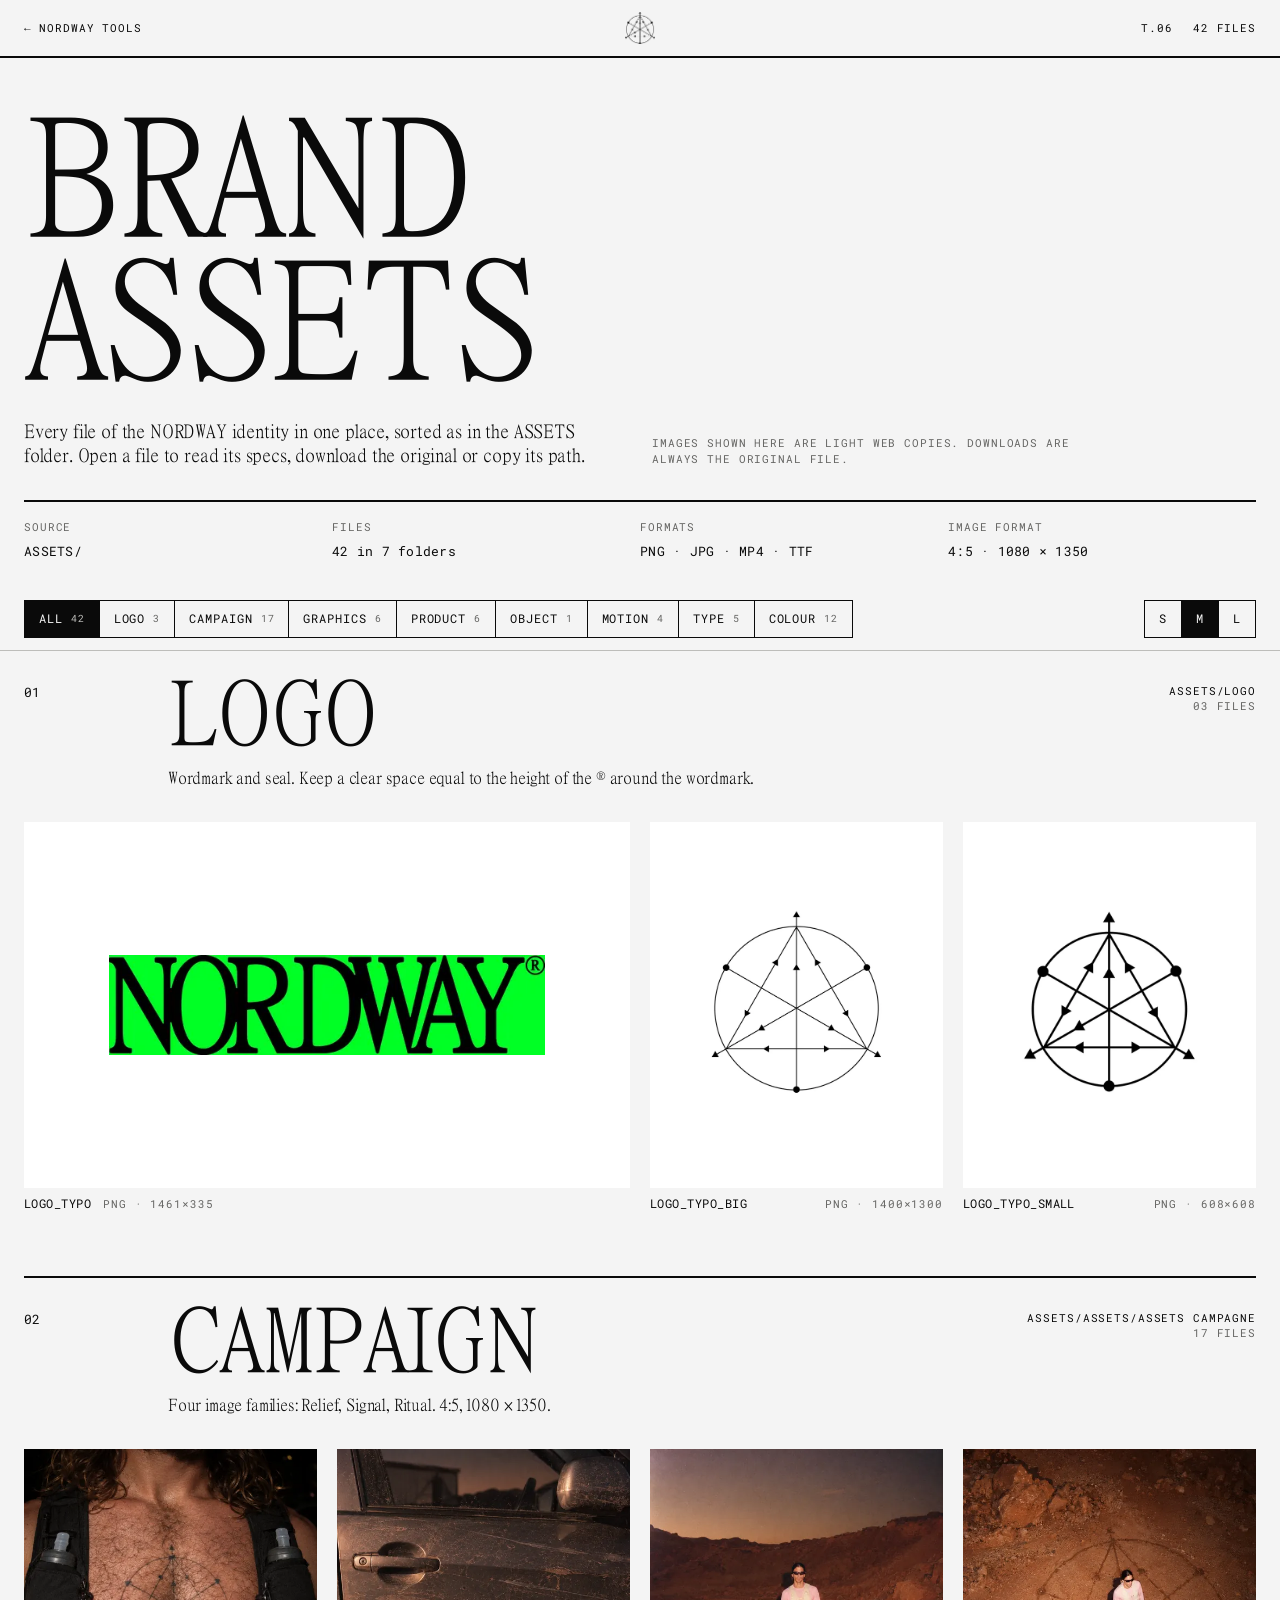
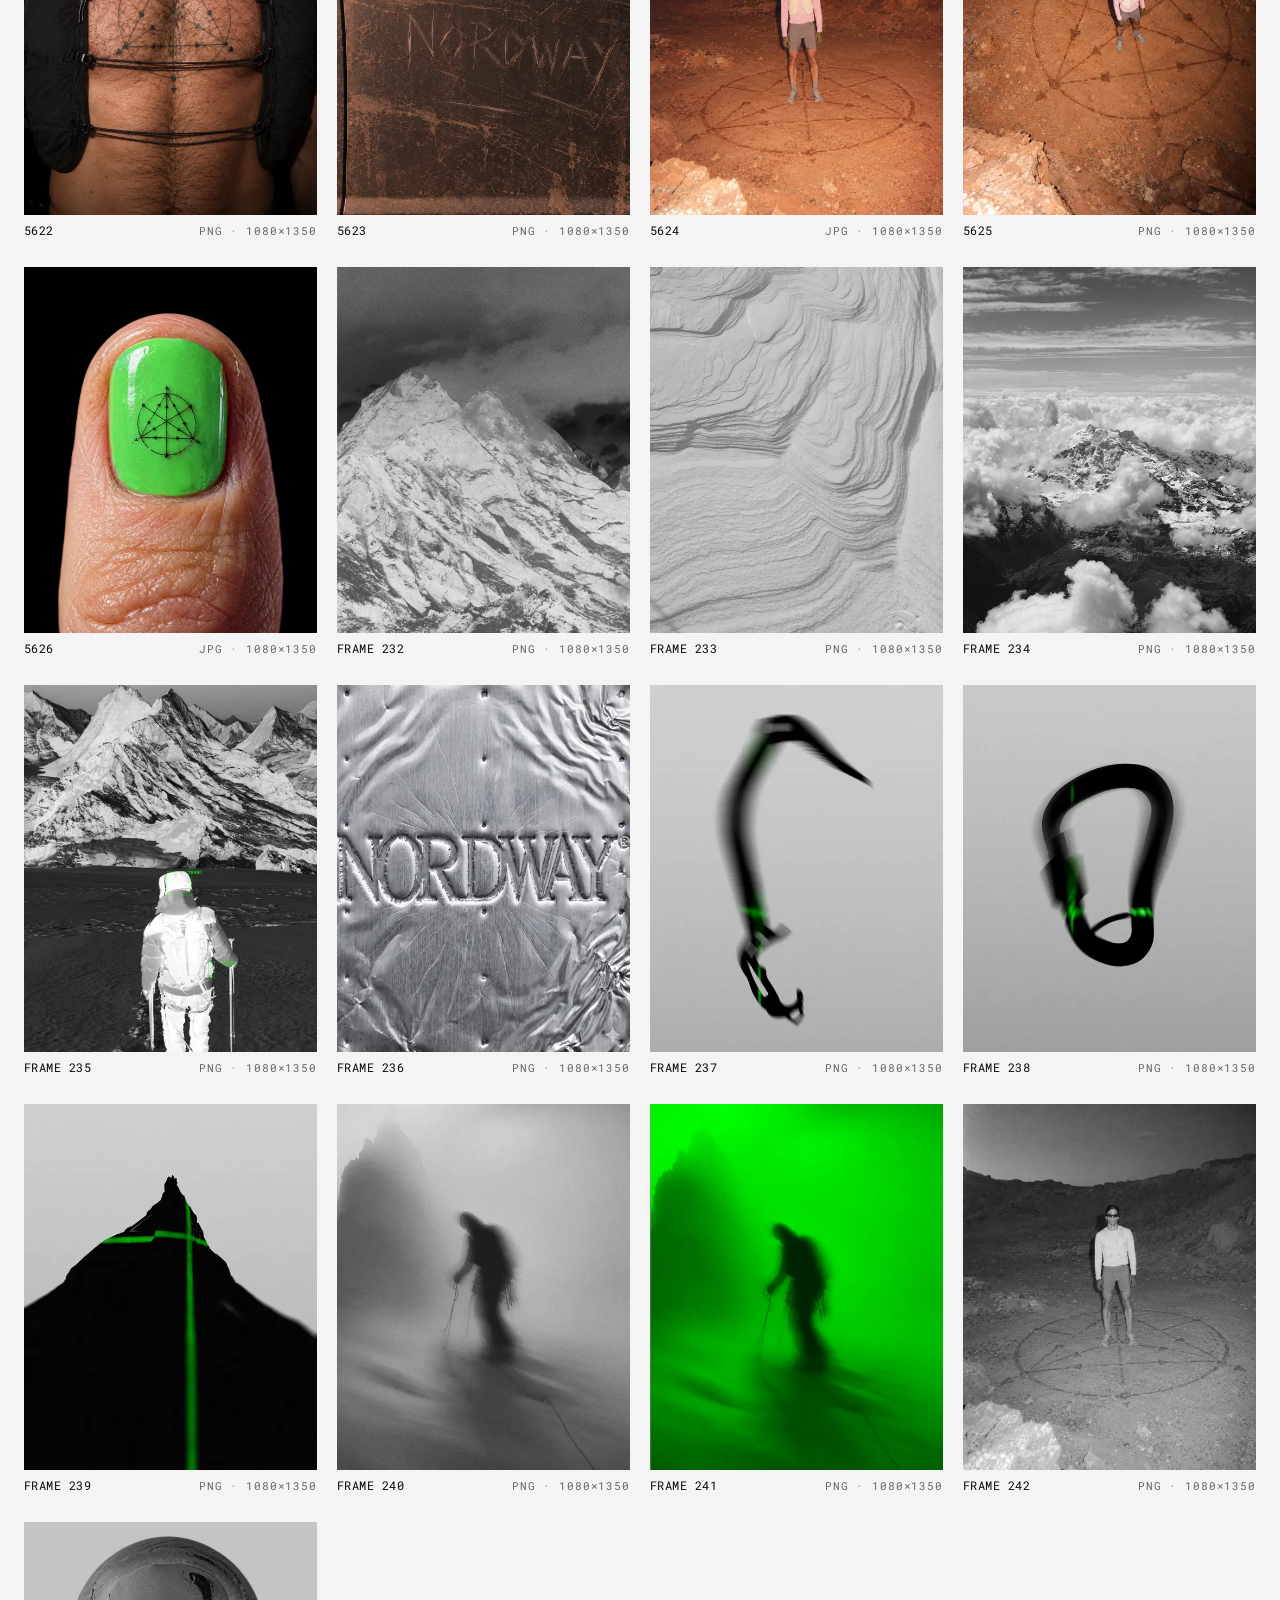
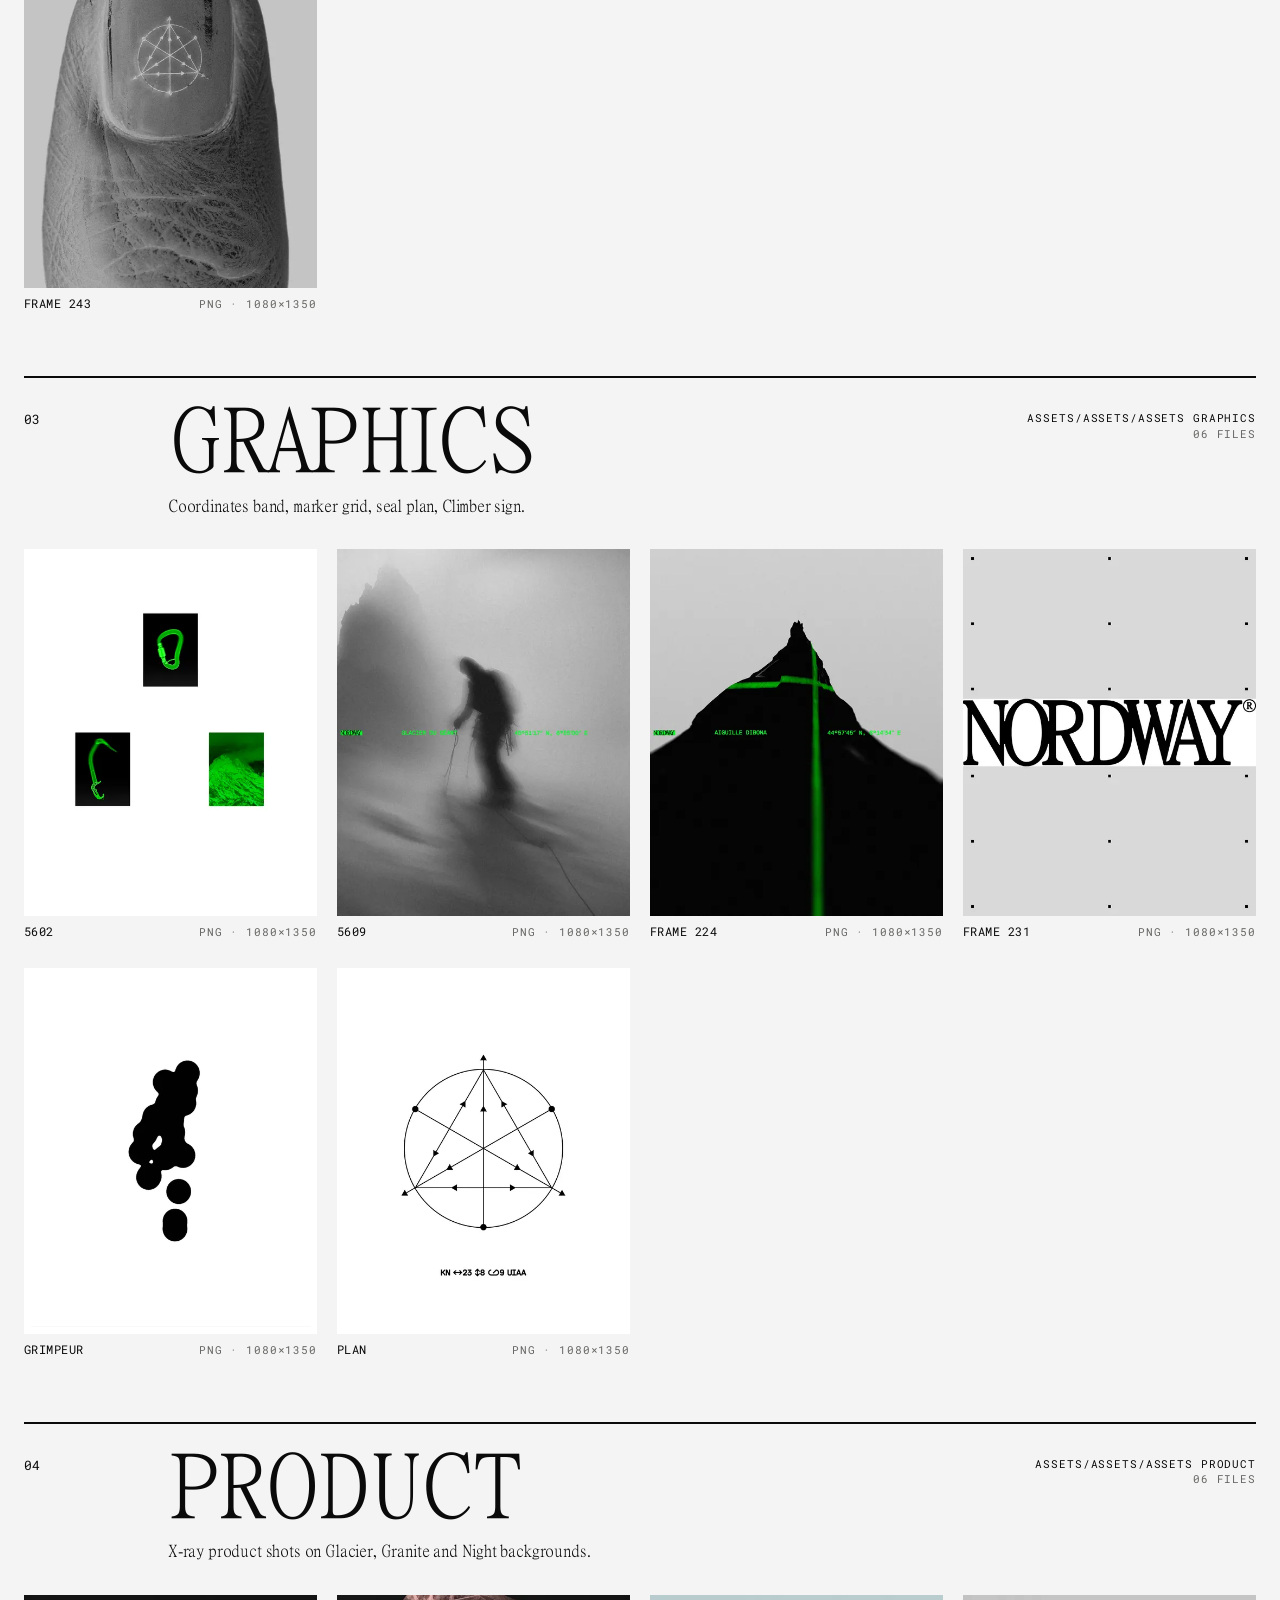
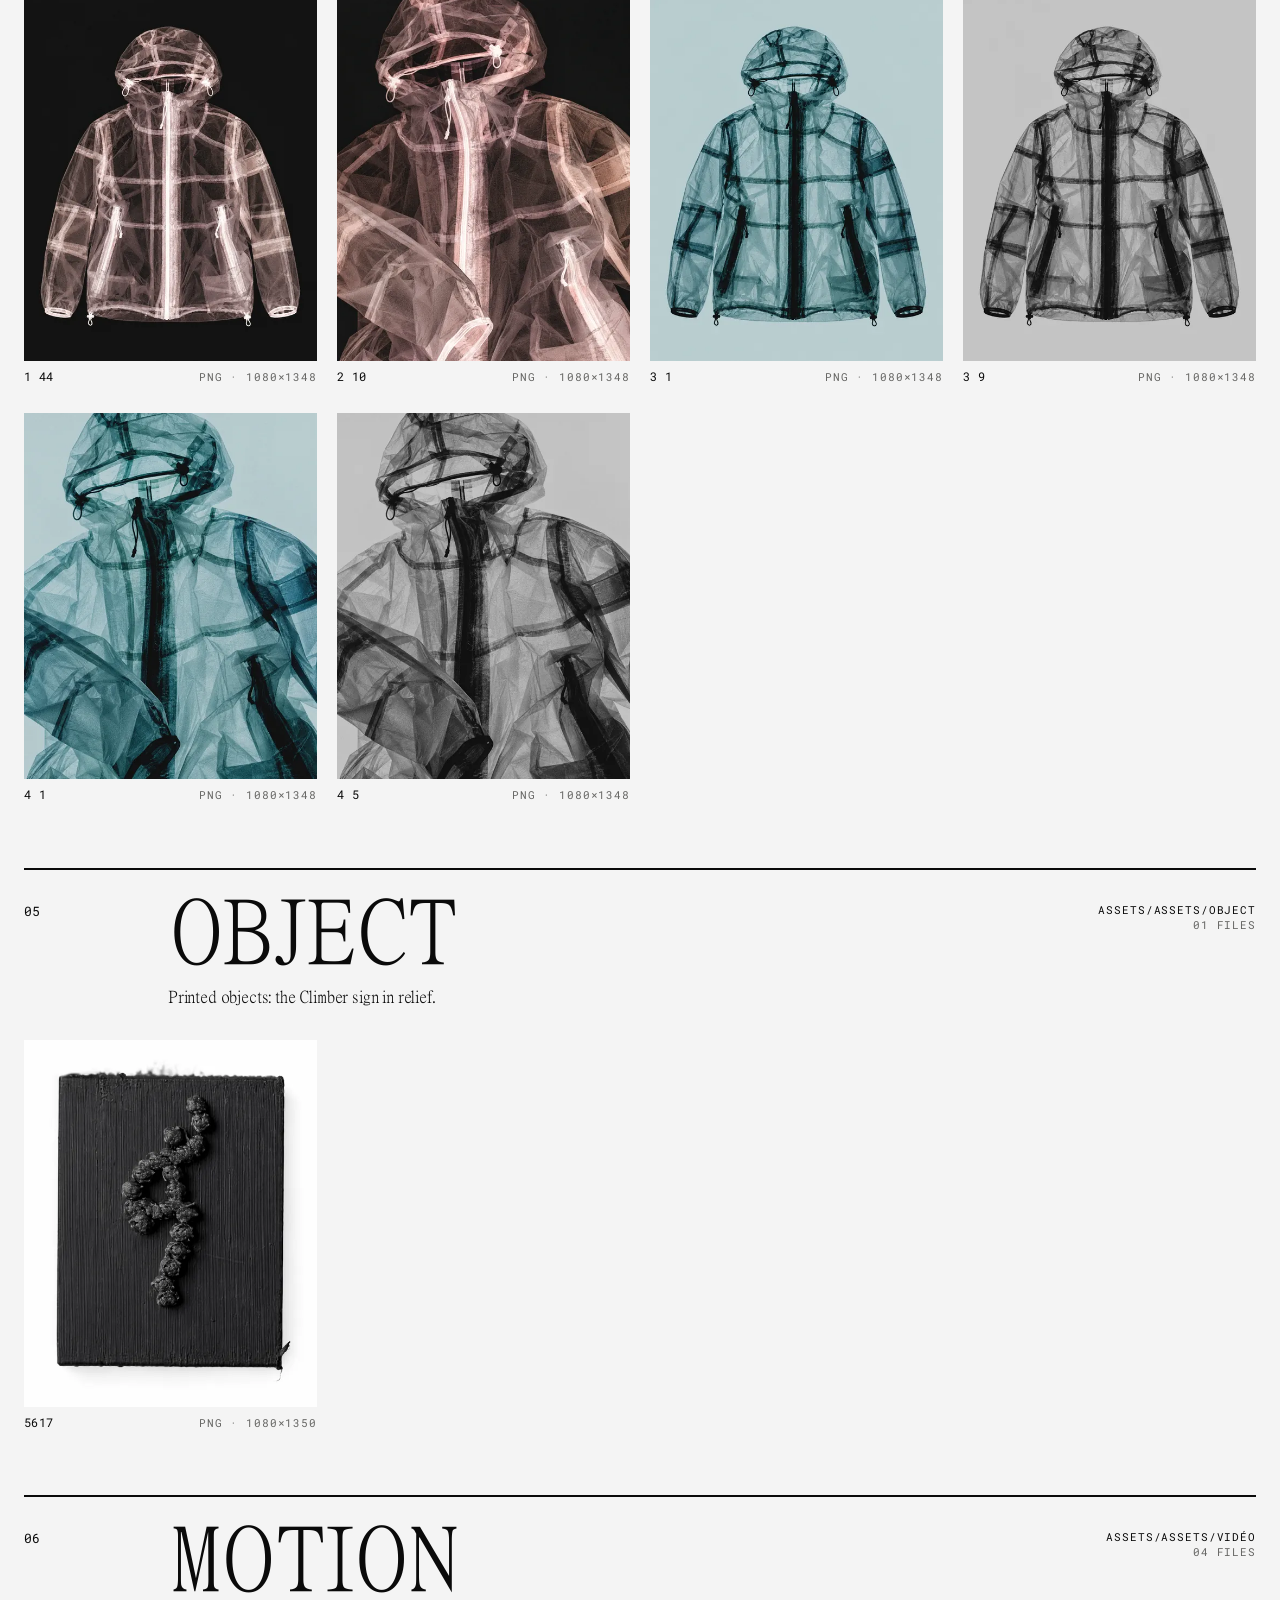
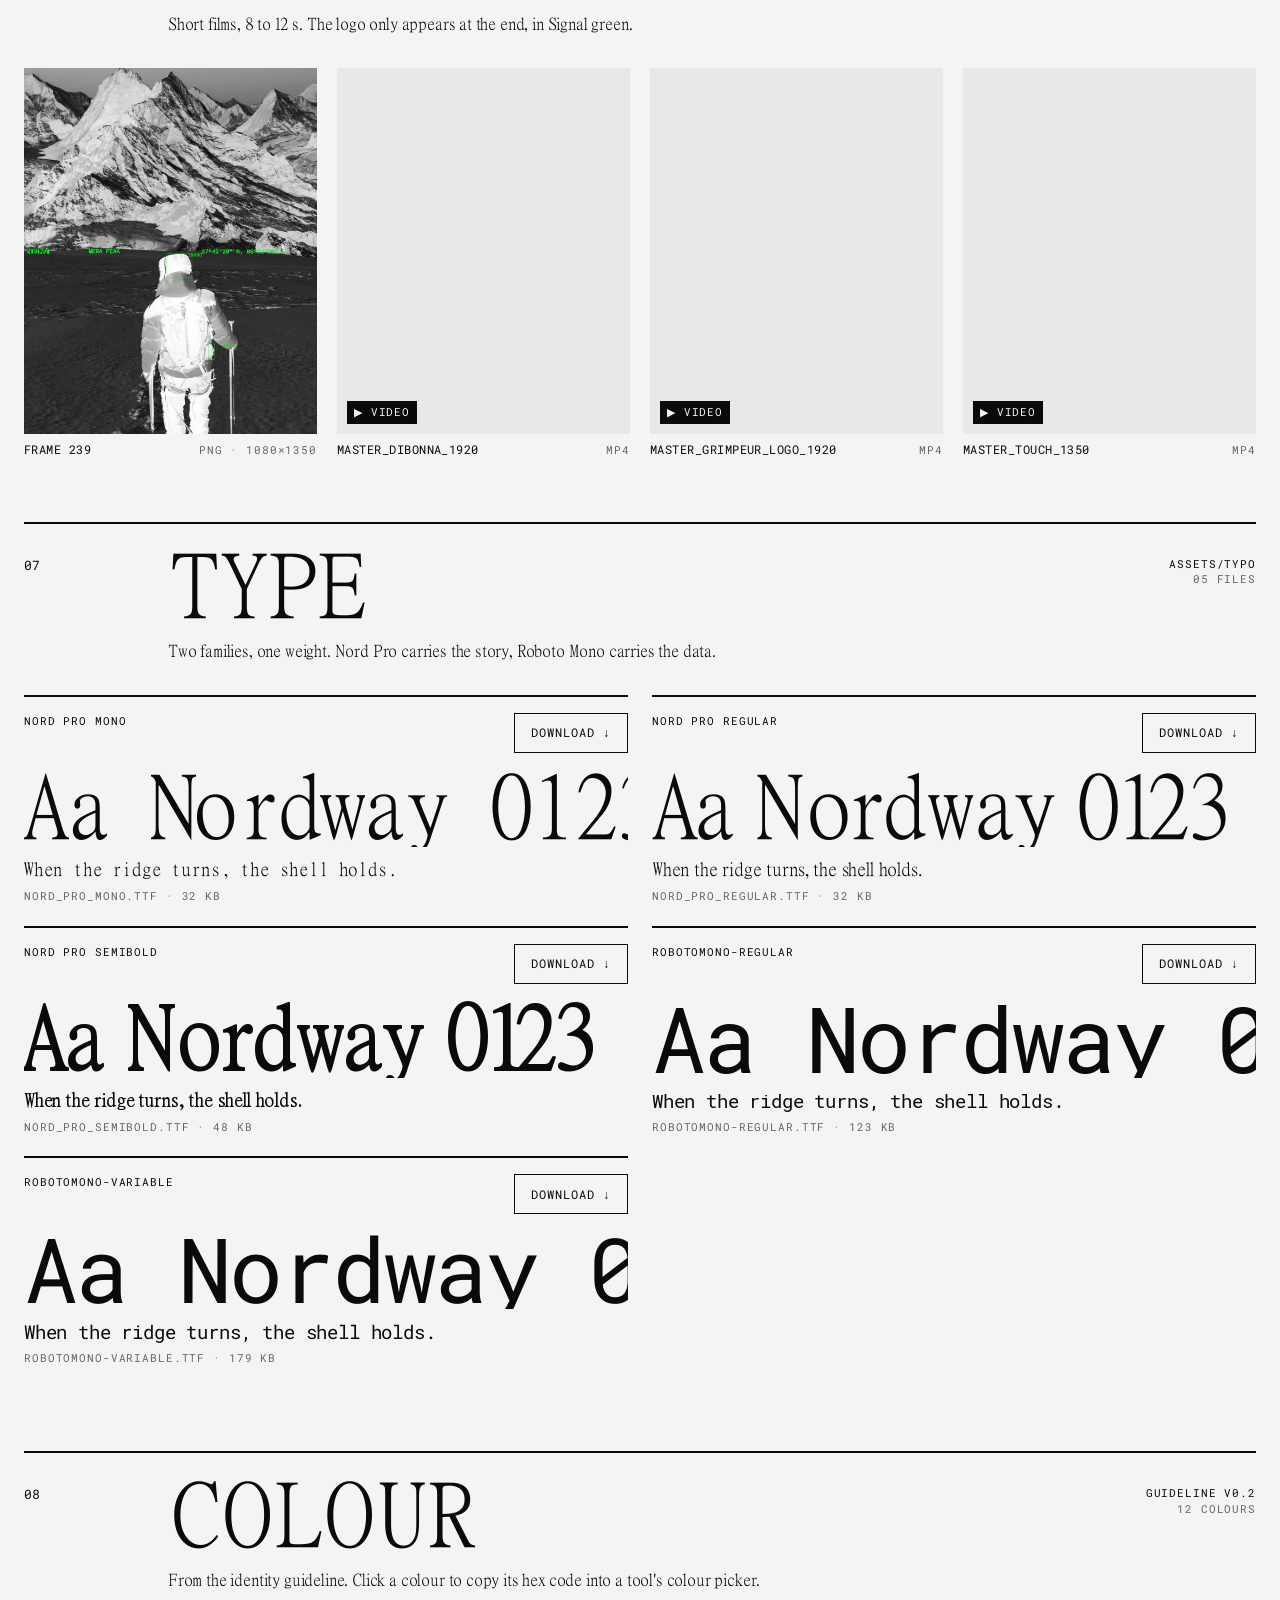
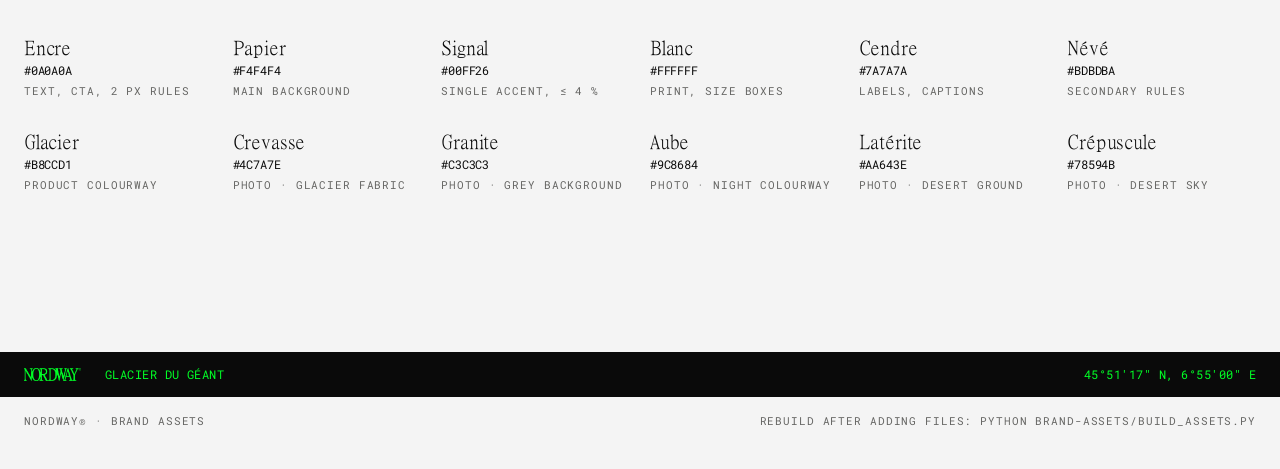
==== brand-assets/index.html @ 65e57e0d "NORDWAY Digital tools : cinq outils à l'identité NORDWAY, bibliothèque d'assets et index Image matri" ====
<!doctype html>
<html lang="en">
<head>
<meta charset="utf-8" />
<meta name="viewport" content="width=device-width, initial-scale=1, viewport-fit=cover" />
<title>Brand assets — NORDWAY Tools</title>
<meta name="description" content="The NORDWAY brand library: logo, campaign, graphics, product, objects, motion and type, sorted as in the ASSETS folder." />
<link rel="icon" href="../ui/favicon.png" />
<link rel="stylesheet" href="../ui/site.css" />
<!-- Le manifeste est écrit par build_assets.py à partir du dossier ../ASSETS (relancer le script après un ajout) -->
<script src="assets.js"></script>
<style>
  /* ── tête de page ── */
  .hero { padding-block: 48px 28px; }
  .hero h1 { font-size: clamp(64px, 13vw, 184px); }
  .hero .intro { display: grid; grid-template-columns: minmax(0, 1fr) minmax(0, 1fr); gap: 24px; margin: 28px 0 32px; }
  .hero .intro p { font-size: 19px; line-height: 1.25; }
  @media (max-width: 720px) { .hero .intro { grid-template-columns: minmax(0, 1fr); } }

  /* ── barre de filtres, collée sous la barre haute ── */
  .filters {
    position: sticky;
    top: calc(var(--top-h) + 2px);
    z-index: 20;
    background: var(--paper);
    border-bottom: 1px solid var(--hair);
  }
  .filters .wrap { display: flex; justify-content: space-between; align-items: center; gap: 16px; padding-block: 12px; }
  .filters .seg { flex-wrap: nowrap; overflow-x: auto; scrollbar-width: none; }
  .filters .density { flex: none; }
  .filters .density button { min-width: 38px; justify-content: center; padding: 0; }
  @media (max-width: 720px) { .filters .density { display: none; } }

  /* ── rubriques : numéro / titre XXL, comme les chapitres de la guideline ── */
  section.group { border-top: 2px solid var(--line); padding-block: 24px 64px; }
  section.group:first-of-type { border-top: 0; }
  .g-head { display: grid; grid-template-columns: 120px minmax(0, 1fr) auto; gap: 24px; align-items: start; margin-bottom: 32px; }
  .g-head .num { font-family: var(--mono); font-size: 13px; padding-top: 8px; }
  .g-head h2 { font-size: clamp(44px, 7vw, 96px); }
  .g-head p { margin-top: 14px; }
  .g-head .path { text-align: right; padding-top: 8px; }
  .g-head .path b { display: block; font-weight: 400; color: var(--ink); }
  @media (max-width: 720px) {
    .g-head { grid-template-columns: minmax(0, 1fr); gap: 6px; }
    .g-head .path { text-align: left; }
  }

  /* ── grille ── */
  .grid { display: grid; gap: 28px 20px; grid-template-columns: repeat(var(--cols, 4), minmax(0, 1fr)); }
  @media (max-width: 1100px) { .grid { --cols: 3 !important; } }
  @media (max-width: 720px) { .grid { --cols: 2 !important; gap: 20px 12px; } }
  .tile {
    display: block;
    width: 100%;
    padding: 0;
    text-align: left;
    border: 0;
    background: none;
    cursor: zoom-in;
  }
  .tile .frame {
    position: relative;
    aspect-ratio: 4 / 5;
    overflow: hidden;
    background: var(--panel);
    outline: 1px solid transparent;
    outline-offset: -1px;
    transition: outline-color 0.12s;
  }
  .tile:hover .frame { outline: 2px solid var(--line); outline-offset: -2px; }
  .tile img, .tile video { width: 100%; height: 100%; object-fit: cover; }
  .tile.contain img { object-fit: contain; padding: 14%; }
  .tile.contain .frame { background: var(--white); }
  /* repère de visée au survol : quatre coins Signal sur Encre */
  .tile .frame::after {
    content: "";
    position: absolute;
    inset: 10px;
    --c: linear-gradient(var(--signal), var(--signal));
    background:
      var(--c) left top / 12px 2px no-repeat, var(--c) left top / 2px 12px no-repeat,
      var(--c) right top / 12px 2px no-repeat, var(--c) right top / 2px 12px no-repeat,
      var(--c) left bottom / 12px 2px no-repeat, var(--c) left bottom / 2px 12px no-repeat,
      var(--c) right bottom / 12px 2px no-repeat, var(--c) right bottom / 2px 12px no-repeat;
    opacity: 0;
    transition: opacity 0.12s;
    pointer-events: none;
  }
  .tile:hover .frame::after, .tile:focus-visible .frame::after { opacity: 1; }
  .tile .badge {
    position: absolute;
    left: 10px;
    bottom: 10px;
    padding: 4px 7px;
    font-family: var(--mono);
    font-size: 10.5px;
    letter-spacing: 0.08em;
    text-transform: uppercase;
    color: var(--paper);
    background: var(--ink);
  }
  .cap { display: flex; justify-content: space-between; gap: 12px; padding-top: 8px; }
  .cap b { font-family: var(--mono); font-weight: 400; font-size: 11.5px; letter-spacing: 0.04em; text-transform: uppercase; overflow: hidden; text-overflow: ellipsis; white-space: nowrap; }
  .cap span { flex: none; }

  /* le wordmark tient toute une ligne */
  .tile.wide { grid-column: span 2; }
  /* la tuile large prend la hauteur de sa rangée (fixée par les tuiles 4:5 voisines) */
  .tile.wide { display: flex; flex-direction: column; }
  .tile.wide .frame { flex: 1; aspect-ratio: auto; min-height: 220px; }
  .hero .intro p.label { font-size: 11px; line-height: 1.5; }
  @media (max-width: 720px) { .tile.wide { grid-column: 1 / -1; } }

  /* ── typographie : spécimens ── */
  .fonts { display: grid; grid-template-columns: repeat(2, minmax(0, 1fr)); gap: 0 24px; }
  @media (max-width: 900px) { .fonts { grid-template-columns: minmax(0, 1fr); } }
  .font {
    display: grid;
    grid-template-columns: minmax(0, 1fr) auto;
    gap: 6px 16px;
    padding: 16px 0 22px;
    border-top: 2px solid var(--line);
  }
  .font .aa { grid-column: 1 / -1; font-size: clamp(56px, 7vw, 104px); line-height: 0.9; letter-spacing: -0.03em; margin: 8px 0 6px; overflow: hidden; white-space: nowrap; text-overflow: clip; }
  .font .line { grid-column: 1 / -1; font-size: 19px; line-height: 1.2; }
  .font .btn { align-self: start; }

  /* ── couleurs de référence (guideline) ── */
  .swatches { display: grid; grid-template-columns: repeat(6, minmax(0, 1fr)); gap: 20px; }
  @media (max-width: 900px) { .swatches { grid-template-columns: repeat(3, minmax(0, 1fr)); } }
  .sw { display: block; width: 100%; padding: 0; border: 0; background: none; text-align: left; cursor: copy; }
  .sw .chip { aspect-ratio: 1; outline: 1px solid var(--hair); outline-offset: -1px; }
  .sw .name { display: block; font-size: 20px; margin-top: 10px; }
  .sw .hex { display: block; font-family: var(--mono); font-size: 12px; }
  .sw .use { display: block; margin-top: 4px; }
  .sw.copied .hex::after { content: "  copied"; color: var(--mute); }

  /* ── fiche (lightbox) : image à gauche, fiche technique à droite ── */
  dialog.sheet {
    width: 100vw;
    max-width: none;
    height: 100vh;
    height: 100dvh;
    max-height: none;
    margin: 0;
    padding: 0;
    border: 0;
    color: var(--ink);
    background: var(--paper);
  }
  dialog.sheet[open] { display: grid; grid-template-columns: minmax(0, 1fr) 400px; grid-template-rows: var(--top-h) minmax(0, 1fr); animation: sheetIn 0.2s linear; }
  @keyframes sheetIn { from { opacity: 0; } }
  dialog.sheet::backdrop { background: var(--paper); }
  .sheet .bar { grid-column: 1 / -1; display: grid; grid-template-columns: minmax(0, 1fr) auto minmax(0, 1fr); align-items: center; padding: 0 var(--gutter); border-bottom: 2px solid var(--line); }
  .sheet .bar .end { justify-self: end; display: flex; gap: 0; }
  .sheet .bar .end .btn + .btn { margin-left: -1px; }
  .sheet .view { position: relative; display: grid; place-items: center; min-height: 0; padding: 32px; background: var(--panel); }
  .sheet .view img, .sheet .view video { max-width: 100%; max-height: 100%; object-fit: contain; }
  .sheet .view.light { background: var(--white); }
  .sheet aside { display: flex; flex-direction: column; gap: 20px; padding: 24px var(--gutter); border-left: 2px solid var(--line); overflow-y: auto; }
  .sheet aside h2 { font-size: 56px; word-break: break-word; }
  .spec { margin: 0; border-top: 2px solid var(--line); }
  .spec > div { display: grid; grid-template-columns: 40% minmax(0, 1fr); padding: 9px 0; border-bottom: 1px solid var(--hair); font-family: var(--mono); font-size: 12.5px; }
  .spec dt { font-size: 11px; letter-spacing: 0.08em; text-transform: uppercase; color: var(--mute); padding-top: 1px; }
  .spec dd { margin: 0; min-width: 0; overflow-wrap: anywhere; }
  .sheet .actions { display: flex; flex-direction: column; gap: 8px; margin-top: auto; }
  .sheet .actions .row { display: flex; }
  .sheet .actions .row .btn { flex: 1; }
  .sheet .actions .row .btn + .btn { margin-left: -1px; }
  .sheet .count { font-variant-numeric: tabular-nums; }
  @media (max-width: 860px) {
    dialog.sheet[open] { grid-template-columns: minmax(0, 1fr); grid-template-rows: var(--top-h) 56svh auto; overflow-y: auto; }
    .sheet aside { border-left: 0; border-top: 2px solid var(--line); }
    .sheet aside h2 { font-size: 44px; }
  }

  .toast {
    position: fixed;
    left: 50%;
    bottom: 24px;
    z-index: 100;
    translate: -50% 0;
    padding: 10px 14px;
    font-family: var(--mono);
    font-size: 12px;
    letter-spacing: 0.06em;
    text-transform: uppercase;
    color: var(--signal);
    background: var(--ink);
    opacity: 0;
    transition: opacity 0.15s;
    pointer-events: none;
  }
  .toast.on { opacity: 1; }
</style>
</head>
<body>

<header class="top">
  <div class="wrap">
    <a class="label ink" href="../">← NORDWAY Tools</a>
    <span class="mark seal" aria-hidden="true"></span>
    <span class="end label ink"><span>T.06</span><span id="topCount"></span></span>
  </div>
</header>

<main>
  <div class="wrap hero">
    <h1 class="xxl">Brand<br>assets</h1>
    <div class="intro">
      <p>Every file of the NORDWAY identity in one place, sorted as in the ASSETS folder. Open a file to read its specs, download the original or copy its path.</p>
      <p class="label" style="align-self:end">Images shown here are light web copies. Downloads are always the original file.</p>
    </div>
    <div class="meta">
      <div><span class="label">Source</span><strong>ASSETS/</strong></div>
      <div><span class="label">Files</span><strong id="metaFiles">—</strong></div>
      <div><span class="label">Formats</span><strong id="metaFormats">—</strong></div>
      <div><span class="label">Image format</span><strong>4:5 · 1080 × 1350</strong></div>
    </div>
  </div>

  <nav class="filters" aria-label="Folders">
    <div class="wrap">
      <div class="seg" id="filters" role="group" aria-label="Show a folder"></div>
      <div class="seg density" role="group" aria-label="Columns">
        <button type="button" data-cols="6" aria-pressed="false" title="Small">S</button>
        <button type="button" data-cols="4" aria-pressed="true" title="Medium">M</button>
        <button type="button" data-cols="3" aria-pressed="false" title="Large">L</button>
      </div>
    </div>
  </nav>

  <div class="wrap" id="groups"></div>
</main>

<footer class="site">
  <div class="coord"><span class="mark word" aria-label="NORDWAY"></span><span>Glacier du Géant</span><span>45°51′17″ N, 6°55′00″ E</span></div>
  <div class="wrap fine label"><span>NORDWAY® · Brand assets</span><span>Rebuild after adding files: python brand-assets/build_assets.py</span></div>
</footer>

<!-- Fiche d'un fichier -->
<dialog class="sheet" id="sheet" aria-labelledby="sheetTitle">
  <div class="bar">
    <span class="label ink count" id="sheetCount"></span>
    <span class="mark seal" style="width:26px" aria-hidden="true"></span>
    <div class="end">
      <button class="btn" type="button" id="prevBtn" aria-label="Previous file">←</button>
      <button class="btn" type="button" id="nextBtn" aria-label="Next file">→</button>
      <button class="btn" type="button" id="closeBtn">Close · Esc</button>
    </div>
  </div>
  <div class="view" id="sheetView"></div>
  <aside>
    <div>
      <span class="label" id="sheetFolder"></span>
      <h2 class="xxl" id="sheetTitle"></h2>
    </div>
    <dl class="spec" id="sheetSpec"></dl>
    <div class="actions">
      <a class="cta" id="dlBtn" download><span class="lead"><span class="dot"></span>Download original</span><span>↓</span></a>
      <div class="row">
        <button class="btn" type="button" id="copyBtn">Copy path</button>
        <a class="btn" id="openBtn" target="_blank" rel="noopener">Open file</a>
      </div>
    </div>
  </aside>
</dialog>

<div class="toast" id="toast" role="status" aria-live="polite"></div>

<script>
(() => {
  const GROUPS = window.NORDWAY_ASSETS || [];
  const $ = (id) => document.getElementById(id);
  const pad2 = (n) => String(n).padStart(2, "0");
  const fmtBytes = (b) => b >= 1048576 ? `${(b / 1048576).toFixed(1)} MB` : `${Math.max(1, Math.round(b / 1024))} KB`;
  const gcd = (a, b) => (b ? gcd(b, a % b) : a);
  const ratio = (w, h) => { const g = gcd(w, h); const r = `${w / g}:${h / g}`; return r.length > 7 ? (w / h).toFixed(2) : r; };
  // les chemins viennent du système de fichiers (espaces, accents) : on encode chaque segment
  const url = (p) => p.split("/").map((s) => (s === ".." ? s : encodeURIComponent(s))).join("/");

  // couleurs de la guideline (référence, pas un dossier d'ASSETS)
  const COLOURS = [
    ["Encre", "#0A0A0A", "Text, CTA, 2 px rules"], ["Papier", "#F4F4F4", "Main background"],
    ["Signal", "#00FF26", "Single accent, ≤ 4 %"], ["Blanc", "#FFFFFF", "Print, size boxes"],
    ["Cendre", "#7A7A7A", "Labels, captions"], ["Névé", "#BDBDBA", "Secondary rules"],
    ["Glacier", "#B8CCD1", "Product colourway"], ["Crevasse", "#4C7A7E", "Photo · Glacier fabric"],
    ["Granite", "#C3C3C3", "Photo · grey background"], ["Aube", "#9C8684", "Photo · night colourway"],
    ["Latérite", "#AA643E", "Photo · desert ground"], ["Crépuscule", "#78594B", "Photo · desert sky"],
  ];

  const all = [];          // tous les fichiers, dans l'ordre d'affichage (la fiche passe de l'un à l'autre)
  const sections = [];
  let total = 0;
  const formats = new Set();

  GROUPS.forEach((g, gi) => {
    const sec = document.createElement("section");
    sec.className = "group";
    sec.id = g.id;
    sec.dataset.group = g.id;
    sec.innerHTML = `
      <div class="g-head">
        <span class="num">${pad2(gi + 1)}</span>
        <div><h2 class="xxl"></h2><p></p></div>
        <span class="path label"><b></b><span></span></span>
      </div>`;
    sec.querySelector("h2").textContent = g.label;
    sec.querySelector(".g-head p").textContent = g.desc;
    sec.querySelector(".path b").textContent = `ASSETS/${g.folder}`;
    sec.querySelector(".path span").textContent = `${pad2(g.items.length)} files`;
    total += g.items.length;
    g.items.forEach((it) => formats.add(it.ext));

    if (g.id === "typo") {
      const box = document.createElement("div");
      box.className = "fonts";
      g.items.forEach((it, i) => {
        const fam = `NWAsset${gi}_${i}`;
        const face = new FontFace(fam, `url("${url(it.src)}")`);
        face.load().then((f) => document.fonts.add(f)).catch(() => {});
        const el = document.createElement("div");
        el.className = "font";
        el.innerHTML = `<span class="label ink"></span><a class="btn" download>Download ↓</a>
          <div class="aa">Aa Nordway 0123</div>
          <p class="line">When the ridge turns, the shell holds.</p>
          <span class="label"></span>`;
        el.querySelector(".label").textContent = it.name.replace(/_/g, " ");
        el.querySelector(".label:last-child").textContent = `${it.file} · ${fmtBytes(it.bytes)}`;
        el.querySelector("a").href = url(it.src);
        el.querySelectorAll(".aa, .line").forEach((n) => (n.style.fontFamily = `"${fam}", var(--mono)`));
        box.append(el);
      });
      sec.append(box);
    } else {
      const grid = document.createElement("div");
      grid.className = "grid";
      g.items.forEach((it) => grid.append(tile(it, g)));
      sec.append(grid);
    }
    $("groups").append(sec);
    sections.push(sec);
  });

  // couleurs, en dernier
  {
    const sec = document.createElement("section");
    sec.className = "group";
    sec.id = "colour";
    sec.dataset.group = "colour";
    sec.innerHTML = `
      <div class="g-head">
        <span class="num">${pad2(GROUPS.length + 1)}</span>
        <div><h2 class="xxl">Colour</h2><p>From the identity guideline. Click a colour to copy its hex code into a tool's colour picker.</p></div>
        <span class="path label"><b>Guideline v0.2</b><span>${COLOURS.length} colours</span></span>
      </div>
      <div class="swatches"></div>`;
    const box = sec.querySelector(".swatches");
    for (const [name, hex, use] of COLOURS) {
      const b = document.createElement("button");
      b.type = "button";
      b.className = "sw";
      b.innerHTML = `<span class="chip"></span><span class="name"></span><span class="hex"></span><span class="use label"></span>`;
      b.querySelector(".chip").style.background = hex;
      b.querySelector(".name").textContent = name;
      b.querySelector(".hex").textContent = hex;
      b.querySelector(".use").textContent = use;
      b.addEventListener("click", () => copy(hex, b));
      box.append(b);
    }
    $("groups").append(sec);
    sections.push(sec);
  }

  $("topCount").textContent = `${total} files`;
  $("metaFiles").textContent = `${total} in ${GROUPS.length} folders`;
  $("metaFormats").textContent = [...formats].join(" · ");

  function tile(it, g) {
    const idx = all.push({ ...it, group: g }) - 1;
    const b = document.createElement("button");
    b.type = "button";
    b.className = "tile";
    if (it.kind === "image" && (g.id === "logo" || it.alpha)) b.classList.add("contain");
    if (it.kind === "image" && it.w / it.h > 2) b.classList.add("wide");
    b.innerHTML = `<div class="frame"></div><div class="cap"><b></b><span class="label"></span></div>`;
    const frame = b.querySelector(".frame");
    if (it.kind === "video") {
      const v = document.createElement("video");
      v.muted = true; v.loop = true; v.playsInline = true; v.preload = "metadata";
      v.src = url(it.src) + "#t=0.5";
      frame.append(v);
      const badge = document.createElement("span");
      badge.className = "badge";
      badge.textContent = "▶ Video";
      frame.append(badge);
      b.addEventListener("pointerenter", () => v.play().catch(() => {}));
      b.addEventListener("pointerleave", () => v.pause());
      v.addEventListener("loadedmetadata", () => {
        it.w = v.videoWidth; it.h = v.videoHeight; it.dur = v.duration;
        all[idx].w = it.w; all[idx].h = it.h; all[idx].dur = it.dur;
        b.querySelector(".cap span").textContent = `${it.ext} · ${v.duration.toFixed(1)} s`;
      });
    } else {
      const img = document.createElement("img");
      img.loading = "lazy";
      img.decoding = "async";
      img.alt = it.name;
      img.src = it.thumb;
      frame.append(img);
    }
    b.querySelector(".cap b").textContent = it.name;
    b.querySelector(".cap span").textContent = it.kind === "image" ? `${it.ext} · ${it.w}×${it.h}` : it.ext;
    b.addEventListener("click", () => openSheet(idx));
    return b;
  }

  // ── filtres : une rubrique à la fois, ou tout ──
  const filters = $("filters");
  const addFilter = (id, label, n) => {
    const b = document.createElement("button");
    b.type = "button";
    b.dataset.filter = id;
    b.setAttribute("aria-pressed", String(id === "all"));
    b.innerHTML = `<span></span><sup></sup>`;
    b.querySelector("span").textContent = label;
    b.querySelector("sup").textContent = n;
    b.addEventListener("click", () => setFilter(id));
    filters.append(b);
  };
  addFilter("all", "All", total);
  GROUPS.forEach((g) => addFilter(g.id, g.label, g.items.length));
  addFilter("colour", "Colour", COLOURS.length);
  function setFilter(id) {
    for (const b of filters.children) b.setAttribute("aria-pressed", String(b.dataset.filter === id));
    for (const s of sections) s.hidden = id !== "all" && s.dataset.group !== id;
    const first = sections.find((s) => !s.hidden);
    if (first) window.scrollTo({ top: Math.max(0, first.offsetTop - 140), behavior: "smooth" });
    try { history.replaceState(null, "", id === "all" ? location.pathname : `#${id}`); } catch {}
  }
  const start = location.hash.slice(1);
  if (start && sections.some((s) => s.dataset.group === start)) setFilter(start);

  // ── densité de la grille (souvenir local, facultatif) ──
  const density = document.querySelectorAll(".density button");
  const setCols = (n) => {
    document.querySelectorAll(".grid").forEach((g) => g.style.setProperty("--cols", n));
    density.forEach((b) => b.setAttribute("aria-pressed", String(b.dataset.cols === String(n))));
    try { localStorage.setItem("nw-cols", n); } catch {}
  };
  density.forEach((b) => b.addEventListener("click", () => setCols(b.dataset.cols)));
  try { const c = localStorage.getItem("nw-cols"); if (c) setCols(c); } catch {}

  // ── fiche ──
  const sheet = $("sheet");
  let cur = 0;
  function openSheet(i) {
    cur = (i + all.length) % all.length;
    const it = all[cur];
    const view = $("sheetView");
    view.replaceChildren();
    view.classList.toggle("light", it.group.id === "logo" || !!it.alpha);
    if (it.kind === "video") {
      const v = document.createElement("video");
      v.src = url(it.src); v.controls = true; v.autoplay = true; v.muted = true; v.loop = true; v.playsInline = true;
      view.append(v);
    } else {
      const img = document.createElement("img");
      img.alt = it.name;
      img.src = it.web;                         // la copie web s'affiche tout de suite…
      const full = new Image();                 // …puis l'original la remplace une fois chargé
      full.onload = () => { if (all[cur] === it) img.src = full.src; };
      full.src = url(it.src);
      view.append(img);
    }
    $("sheetFolder").textContent = `${pad2(GROUPS.indexOf(it.group) + 1)} · ${it.group.label}`;
    $("sheetTitle").textContent = it.name.replace(/_/g, " ");
    $("sheetCount").textContent = `${pad2(cur + 1)} / ${pad2(all.length)}`;
    const rows = [
      ["File", it.file],
      ["Folder", `ASSETS/${it.group.folder}`],
      ["Format", it.ext + (it.alpha ? " · transparent" : "")],
      ["Size", it.w ? `${it.w} × ${it.h} px` : "—"],
      ["Ratio", it.w ? ratio(it.w, it.h) : "—"],
      ...(it.dur ? [["Length", `${it.dur.toFixed(1)} s`]] : []),
      ["Weight", fmtBytes(it.bytes)],
    ];
    $("sheetSpec").replaceChildren(...rows.map(([k, v]) => {
      const d = document.createElement("div");
      d.innerHTML = "<dt></dt><dd></dd>";
      d.firstChild.textContent = k;
      d.lastChild.textContent = v;
      return d;
    }));
    $("dlBtn").href = url(it.src);
    $("dlBtn").setAttribute("download", it.file);
    $("openBtn").href = url(it.src);
    if (!sheet.open) sheet.showModal();
  }
  $("prevBtn").addEventListener("click", () => openSheet(cur - 1));
  $("nextBtn").addEventListener("click", () => openSheet(cur + 1));
  $("closeBtn").addEventListener("click", () => sheet.close());
  sheet.addEventListener("close", () => $("sheetView").replaceChildren());
  sheet.addEventListener("keydown", (e) => {
    if (e.key === "ArrowLeft") { e.preventDefault(); openSheet(cur - 1); }
    if (e.key === "ArrowRight") { e.preventDefault(); openSheet(cur + 1); }
  });
  $("copyBtn").addEventListener("click", () => copy(all[cur].src.replace(/^\.\.\//, "")));

  // ── copier ──
  let toastTimer;
  function copy(text, el) {
    const done = () => {
      const t = $("toast");
      t.textContent = `Copied · ${text}`;
      t.classList.add("on");
      clearTimeout(toastTimer);
      toastTimer = setTimeout(() => t.classList.remove("on"), 1600);
      if (el) { el.classList.add("copied"); setTimeout(() => el.classList.remove("copied"), 1600); }
    };
    if (navigator.clipboard?.writeText) navigator.clipboard.writeText(text).then(done, done);
    else done();
  }
})();
</script>
</body>
</html>
---- ui/site.css ----
/* ═══════════════════════════════════════════════════════════════════
   NORDWAY Digital tools — pages qui défilent (accueil, Brand assets).
   Même charte que nordway.css : la fiche technique de 1080 réduite à l'écran,
   colonne unique, marges 24 px, filets 2 px, aucun arrondi, le Signal seulement là où il signale.
   ═══════════════════════════════════════════════════════════════════ */
@font-face { font-family: "Nord Pro"; src: url("../fonts/Nord_pro_regular.ttf") format("truetype"); font-display: swap; }
@font-face { font-family: "Roboto Mono"; src: url("../fonts/RobotoMono-Variable.ttf") format("truetype"); font-weight: 100 700; font-display: swap; }

:root {
  color-scheme: light;
  --paper: #f4f4f4;
  --ink: #0a0a0a;
  --mute: #666664;   /* Cendre foncé : #7A7A7A ne passe pas AA sur Papier pour du 11 px */
  --line: #0a0a0a;
  --hair: #bdbdba;
  --panel: #e8e8e6;
  --white: #ffffff;
  --signal: #00ff26;
  --display: "Nord Pro", "MingLiU Prop", "Courier New", serif;
  --mono: "Roboto Mono", ui-monospace, "SF Mono", Menlo, monospace;
  --gutter: 24px;
  --top-h: 56px;
}
* { box-sizing: border-box; }
[hidden] { display: none !important; }
html { scroll-padding-top: calc(var(--top-h) + 64px); }
body {
  margin: 0;
  background: var(--paper);
  color: var(--ink);
  font-family: var(--display);
  font-size: 17px;
  line-height: 1.4;
  letter-spacing: -0.01em;
  -webkit-font-smoothing: antialiased;
}
img, video { display: block; max-width: 100%; }
a { color: inherit; }
button { font: inherit; color: inherit; letter-spacing: inherit; }
:focus-visible { outline: 2px solid var(--signal); outline-offset: 2px; }
p { margin: 0; max-width: 62ch; }

.wrap {
  max-width: 1440px;
  margin: 0 auto;
  padding-left: max(var(--gutter), env(safe-area-inset-left, 0px));
  padding-right: max(var(--gutter), env(safe-area-inset-right, 0px));
}

/* utilitaires typo */
.label { font-family: var(--mono); font-size: 11px; letter-spacing: 0.08em; text-transform: uppercase; color: var(--mute); }
.label.ink { color: var(--ink); }
.mono { font-family: var(--mono); font-variant-numeric: tabular-nums; }
.xxl {
  margin: 0;
  font-family: var(--display);
  font-weight: 400;
  letter-spacing: -0.04em;
  line-height: 0.86;
  text-transform: uppercase;
  text-wrap: balance;
}

/* marques : le wordmark et le sceau, noirs sur transparent, colorés par masque */
.mark {
  display: block;
  background: currentColor;
  -webkit-mask: var(--src) center / contain no-repeat;
  mask: var(--src) center / contain no-repeat;
}
.mark.word { --src: url("wordmark.png"); aspect-ratio: 1461 / 335; }
.mark.seal { --src: url("sceau.png"); aspect-ratio: 491 / 518; }

/* ── barre haute : retour / sceau / méta, filet 2 px dessous ── */
.top {
  position: sticky;
  top: 0;
  z-index: 30;
  background: var(--paper);
  border-bottom: 2px solid var(--line);
}
.top .wrap {
  display: grid;
  grid-template-columns: minmax(0, 1fr) auto minmax(0, 1fr);
  align-items: center;
  height: var(--top-h);
  gap: 16px;
}
.top .seal { width: 30px; color: var(--ink); }
.top a { text-decoration: none; }
.top a:hover { text-decoration: underline; text-underline-offset: 3px; }
.top .end { justify-self: end; display: flex; gap: 20px; white-space: nowrap; }
/* téléphone : la navigation de section disparaît (la page se lit en défilant), le sceau reste au centre */
@media (max-width: 760px) { .top nav.end { display: none; } .top .wrap { grid-template-columns: minmax(0, 1fr) auto minmax(0, 1fr); } }

/* méta sous un titre : 4 colonnes, filet 2 px dessus */
.meta {
  display: grid;
  grid-template-columns: repeat(4, minmax(0, 1fr));
  border-top: 2px solid var(--line);
}
.meta > div { padding: 12px 12px 0 0; min-width: 0; }
.meta strong { display: block; margin-top: 4px; font-family: var(--mono); font-weight: 400; font-size: 13px; letter-spacing: 0.02em; }
@media (max-width: 720px) { .meta { grid-template-columns: repeat(2, minmax(0, 1fr)); row-gap: 8px; } }

/* bandeau coordonnées : micro-logo Signal · lieu · GPS, sur Encre (élément graphique de la charte) */
.coord {
  display: grid;
  grid-template-columns: auto minmax(0, 1fr) auto;
  align-items: center;
  gap: 24px;
  padding: 14px var(--gutter);
  background: var(--ink);
  color: var(--signal);
  font-family: var(--mono);
  font-size: 12px;
  letter-spacing: 0.04em;
  text-transform: uppercase;
}
.coord .word { height: 13px; width: auto; color: var(--signal); }
.coord span:last-child { justify-self: end; font-variant-numeric: tabular-nums; }
@media (max-width: 560px) { .coord { grid-template-columns: minmax(0, 1fr); gap: 6px; } .coord span:last-child { justify-self: start; } }

/* boutons de la charte : case carrée, bord 1 px ; CTA en aplat Encre */
.btn {
  display: inline-flex;
  align-items: center;
  justify-content: center;
  gap: 10px;
  min-height: 40px;
  padding: 0 16px;
  font-family: var(--mono);
  font-size: 12px;
  letter-spacing: 0.08em;
  text-transform: uppercase;
  text-decoration: none;
  color: var(--ink);
  border: 1px solid var(--line);
  background: transparent;
  cursor: pointer;
  transition: background-color 0.12s, color 0.12s;
}
.btn:hover { background: rgba(10, 10, 10, 0.06); }
.cta {
  display: flex;
  align-items: center;
  justify-content: space-between;
  gap: 12px;
  width: 100%;
  min-height: 60px;
  padding: 0 20px;
  font-family: var(--mono);
  font-size: 13px;
  letter-spacing: 0.1em;
  text-transform: uppercase;
  text-decoration: none;
  color: var(--paper);
  border: 0;
  background: var(--ink);
  cursor: pointer;
  transition: background-color 0.12s;
}
.cta:hover { background: #262626; }
.cta .dot { width: 8px; height: 8px; background: var(--signal); flex: none; }
.cta .lead { display: flex; align-items: center; gap: 12px; }

/* sélecteur de cases accolées (filtres) */
.seg { display: flex; flex-wrap: wrap; padding: 0 0 1px 1px; }
.seg button {
  display: inline-flex;
  align-items: baseline;
  gap: 8px;
  min-height: 38px;
  margin: 0 0 -1px -1px;
  padding: 0 14px;
  font-family: var(--mono);
  font-size: 11.5px;
  letter-spacing: 0.08em;
  text-transform: uppercase;
  white-space: nowrap;
  align-items: center;
  border: 1px solid var(--line);
  background: var(--paper);
  cursor: pointer;
}
.seg button:hover { background: #e9e9e9; }
.seg button sup { font-size: 9.5px; color: var(--mute); }
.seg button[aria-pressed="true"] { background: var(--ink); color: var(--paper); }
.seg button[aria-pressed="true"] sup { color: var(--hair); }

footer.site { margin-top: 96px; }
footer.site .fine {
  display: flex;
  justify-content: space-between;
  gap: 16px;
  flex-wrap: wrap;
  padding-block: 16px 40px;
}

@media (prefers-reduced-motion: reduce) {
  *, *::before, *::after { transition: none !important; animation: none !important; }
}
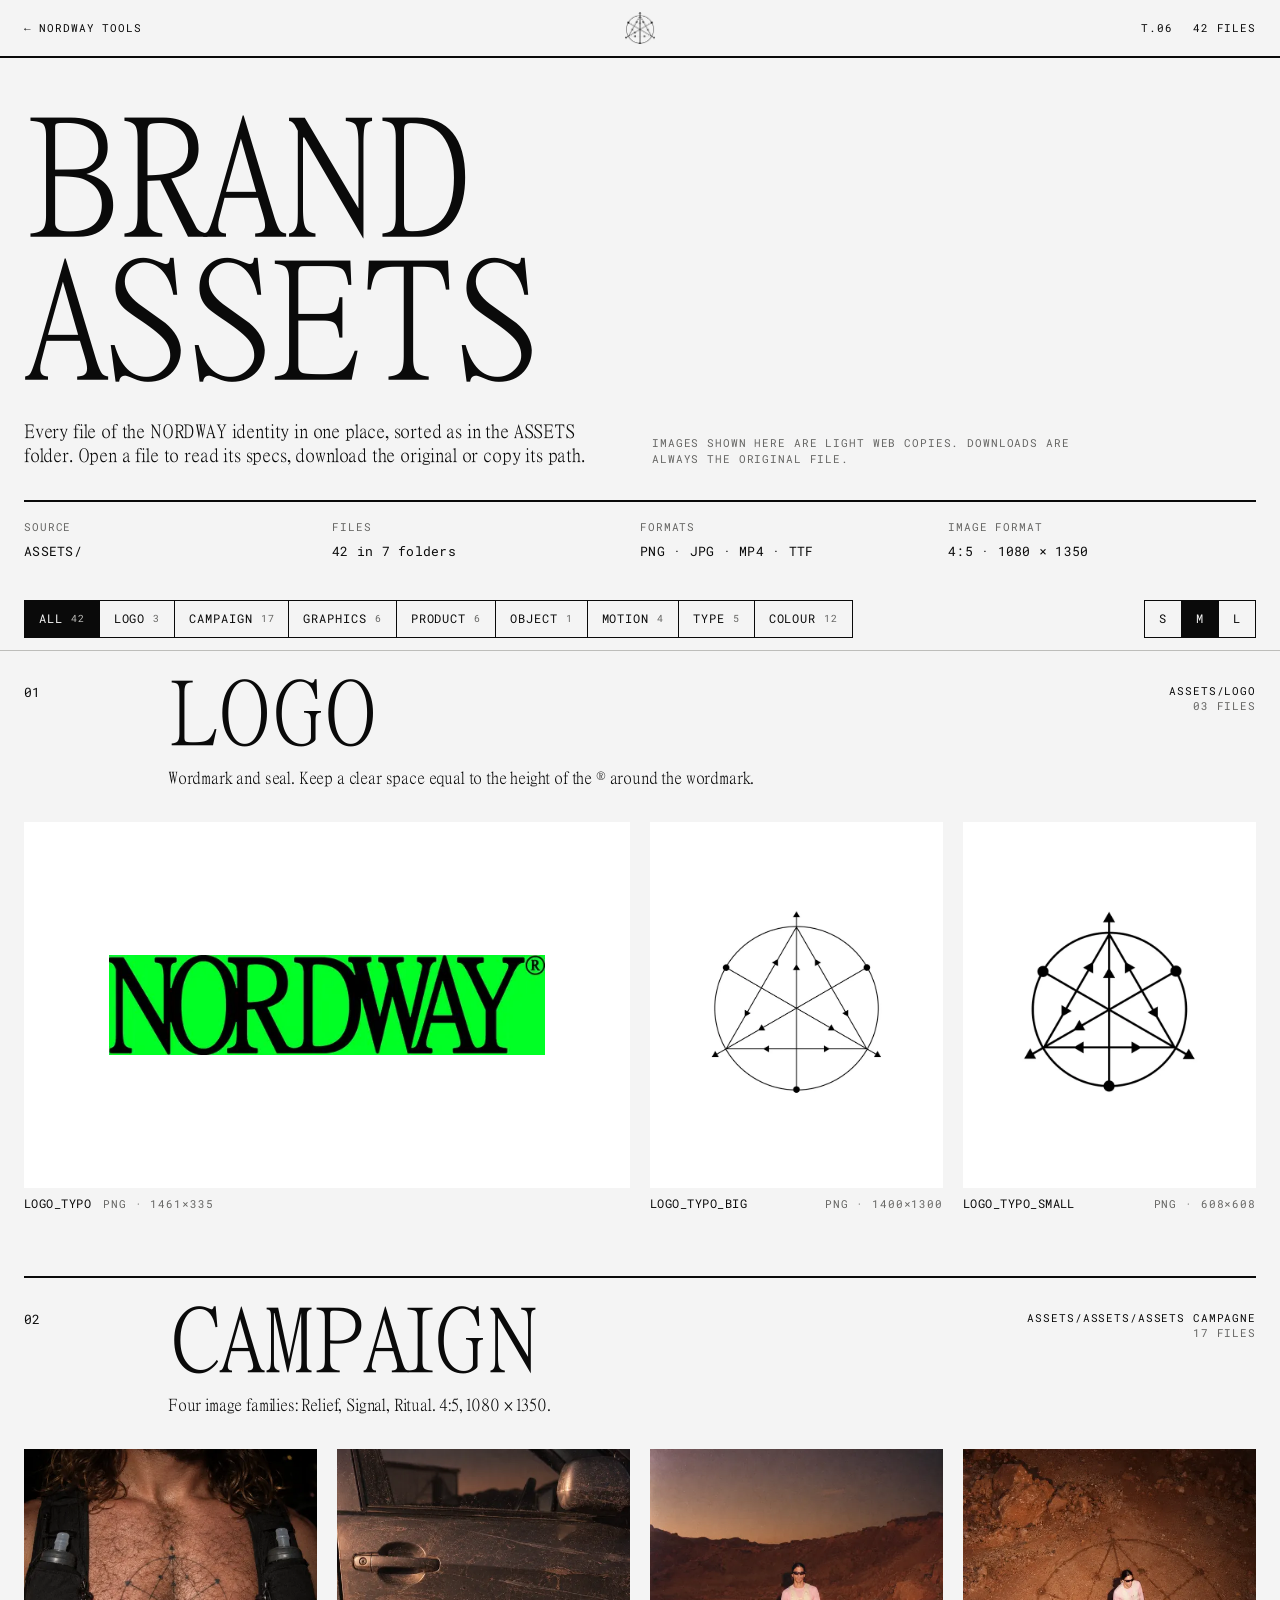
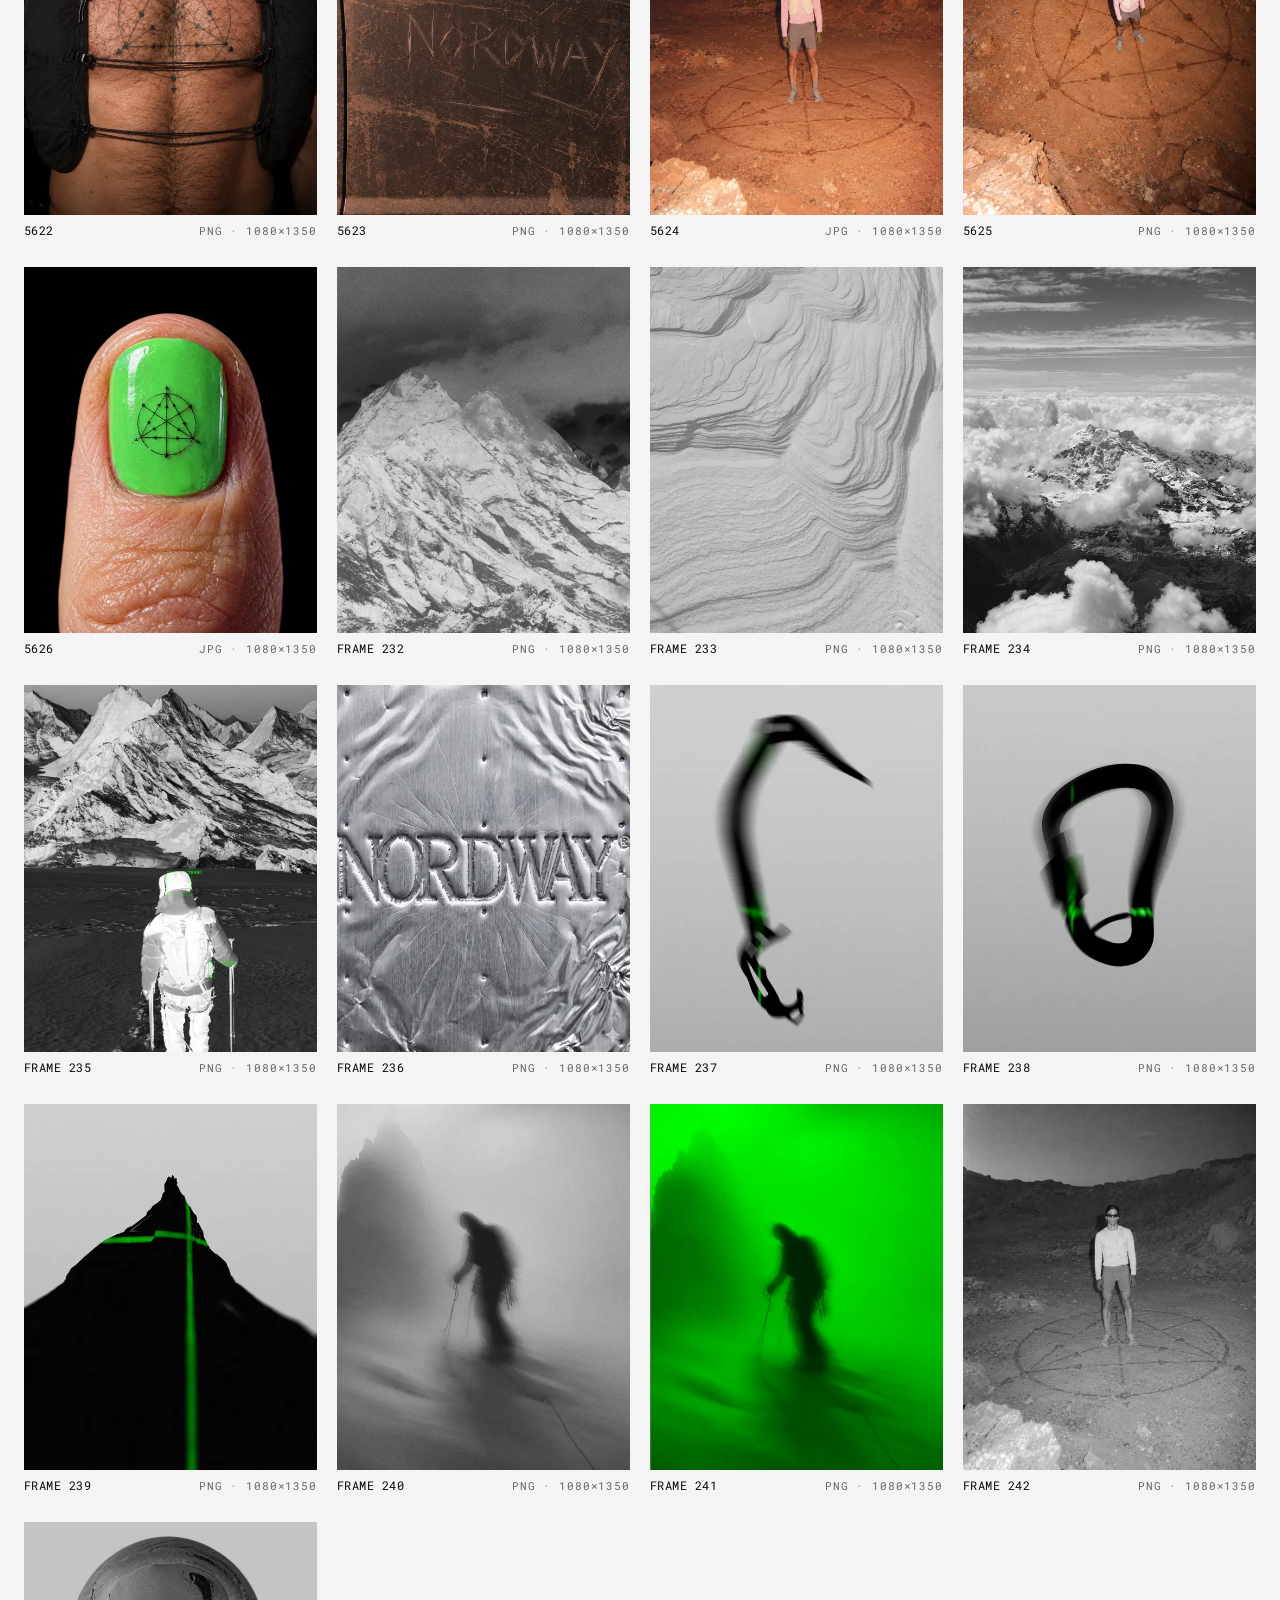
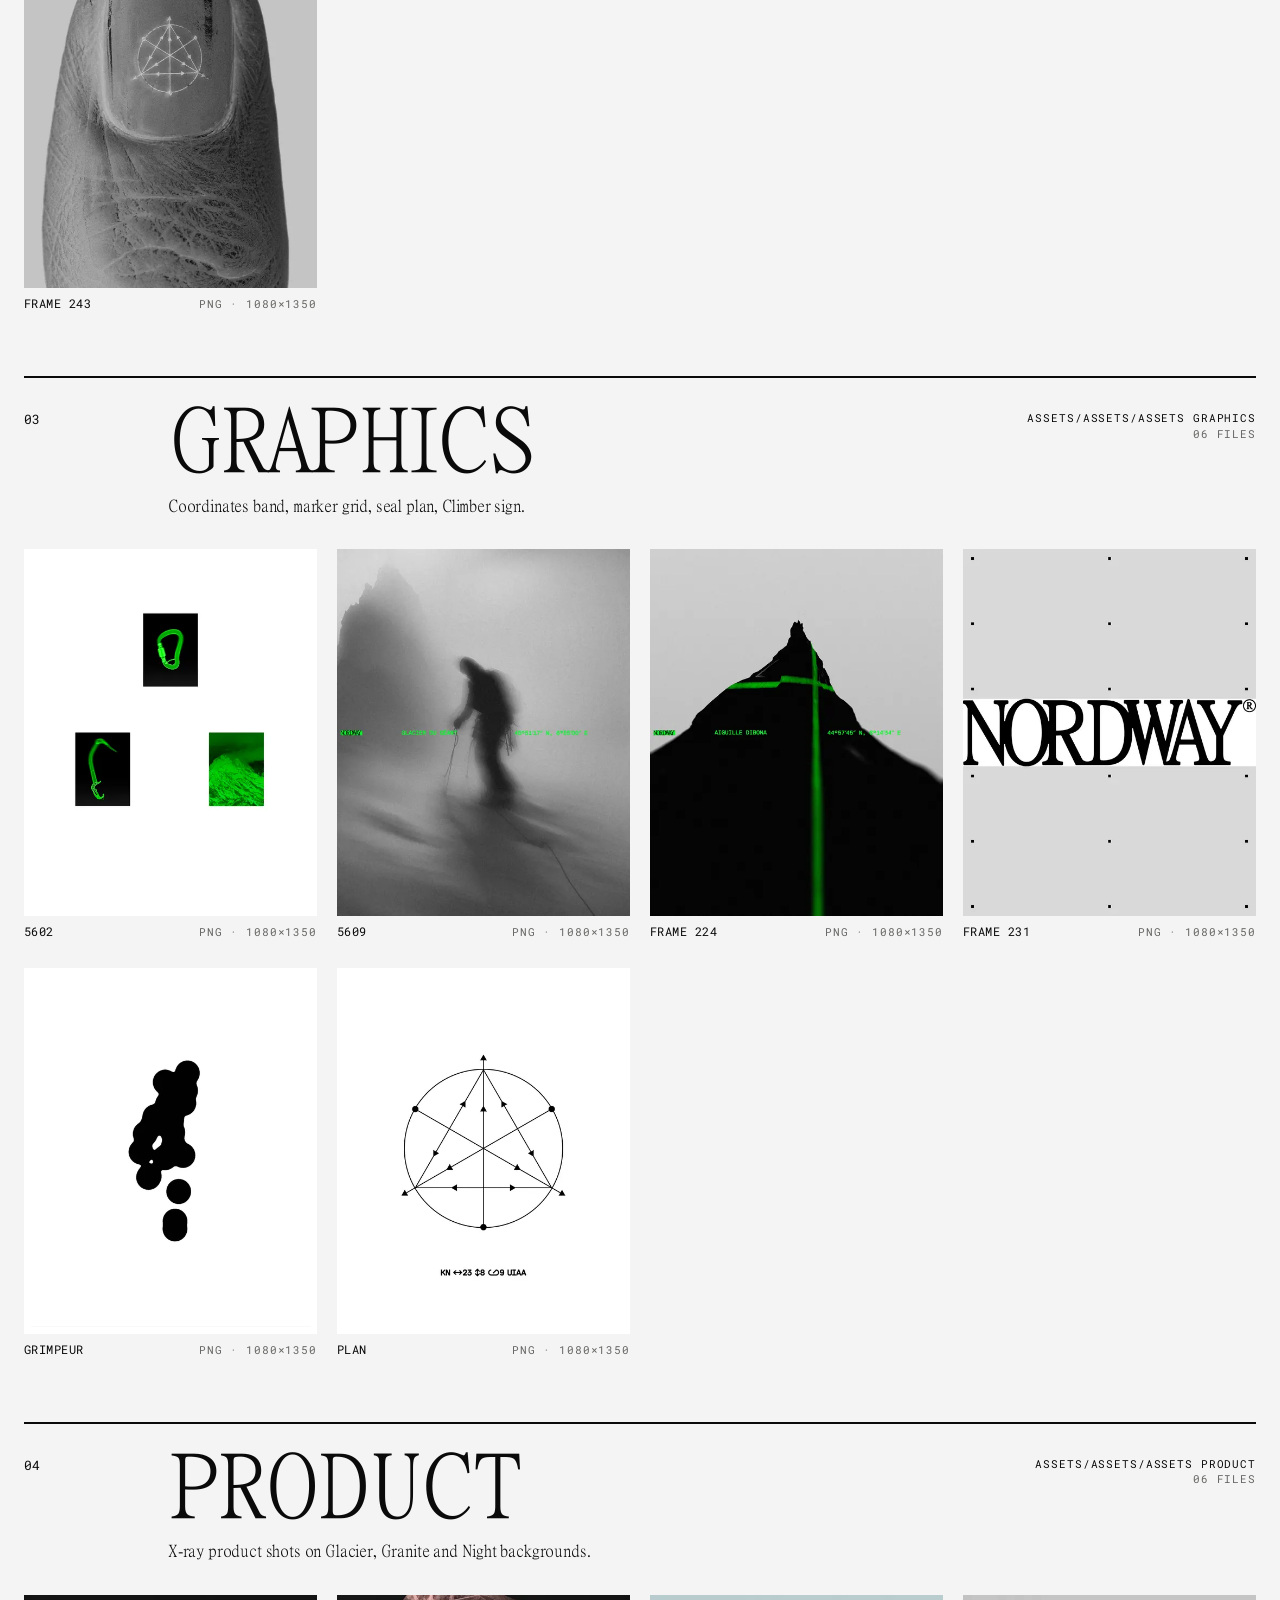
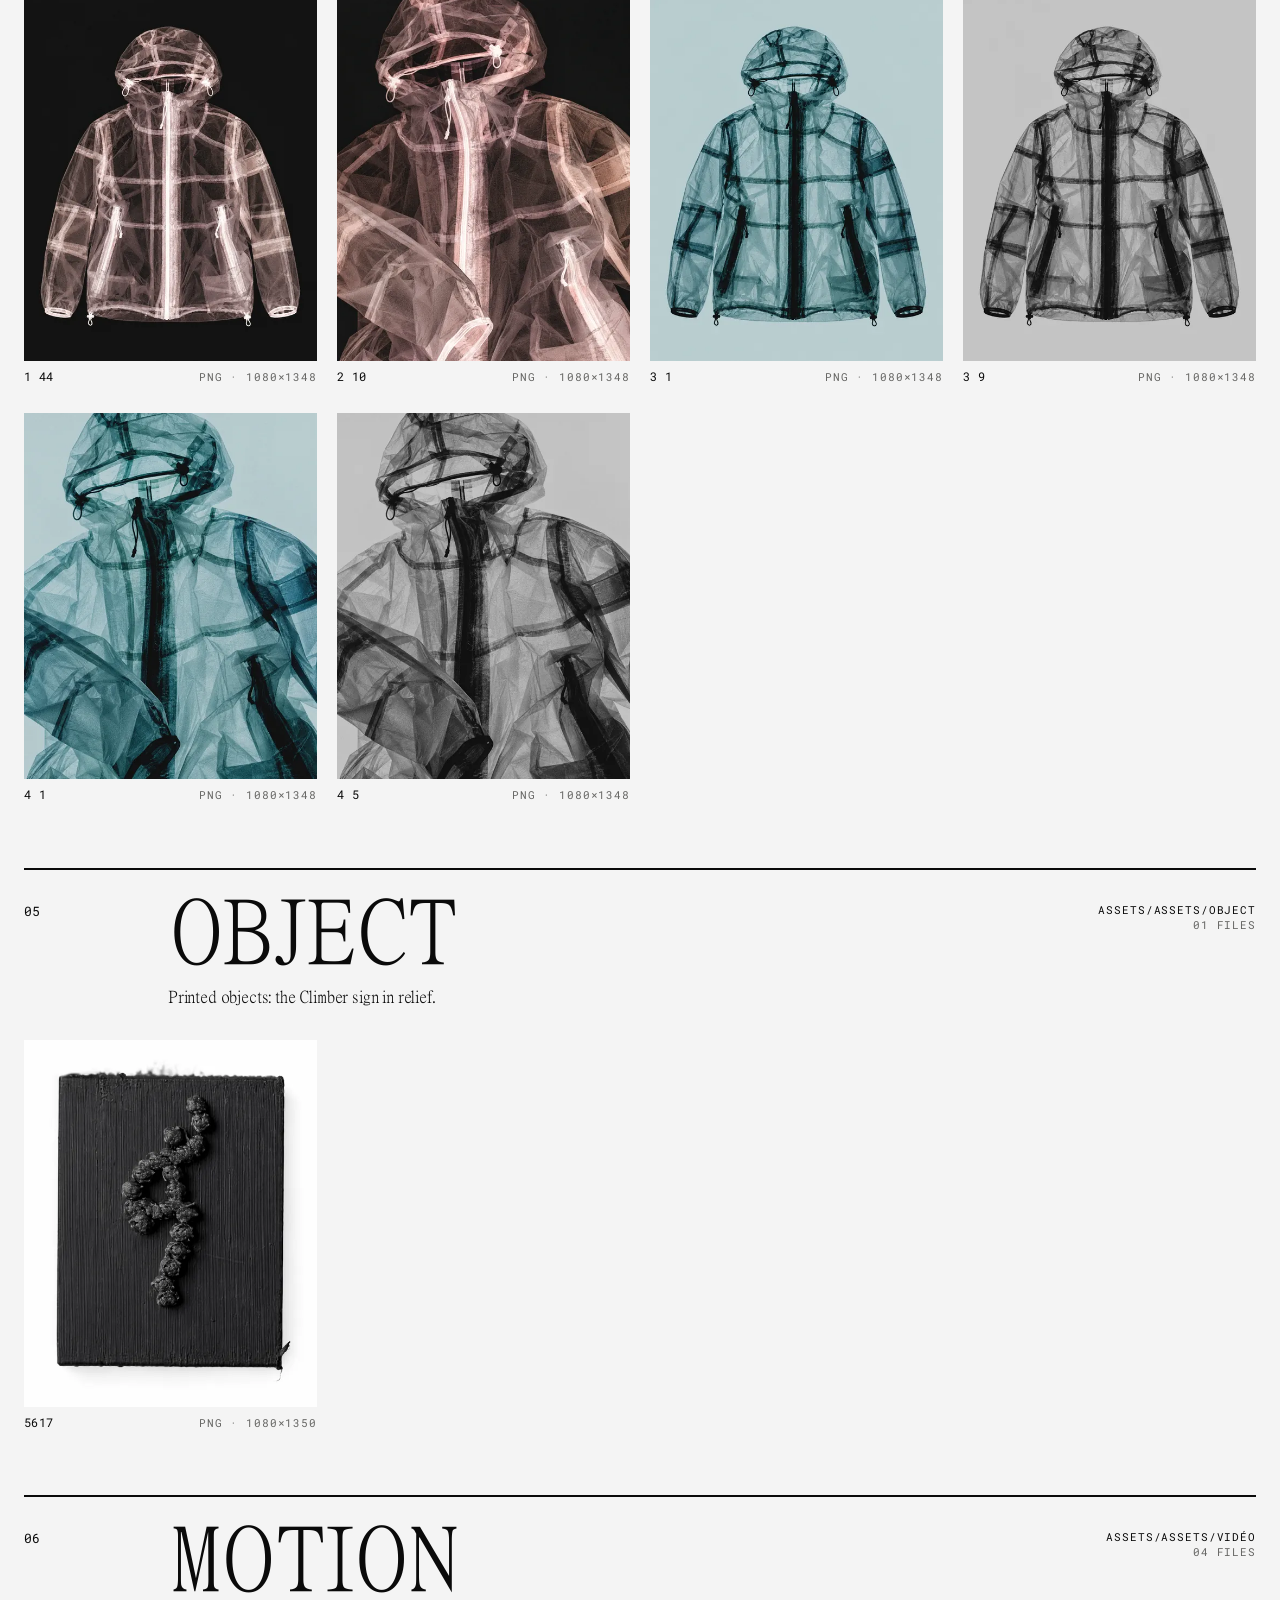
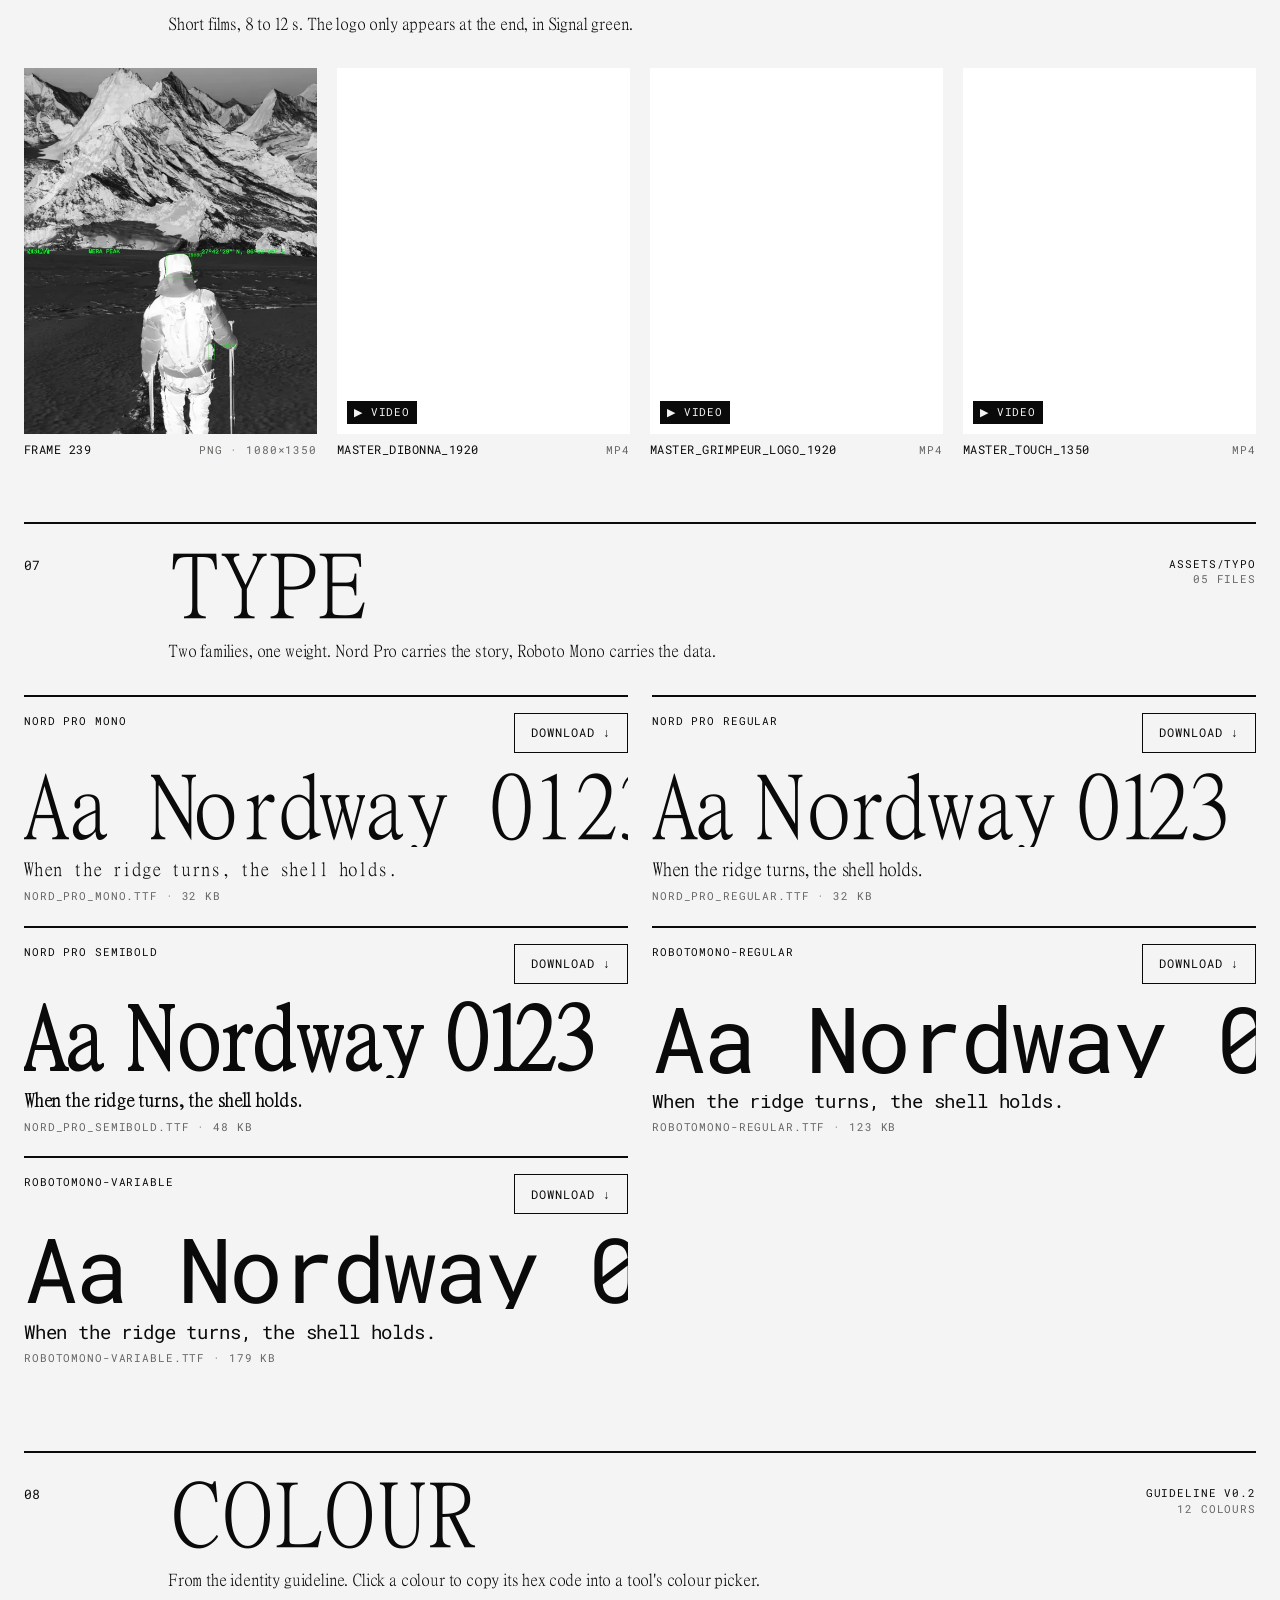
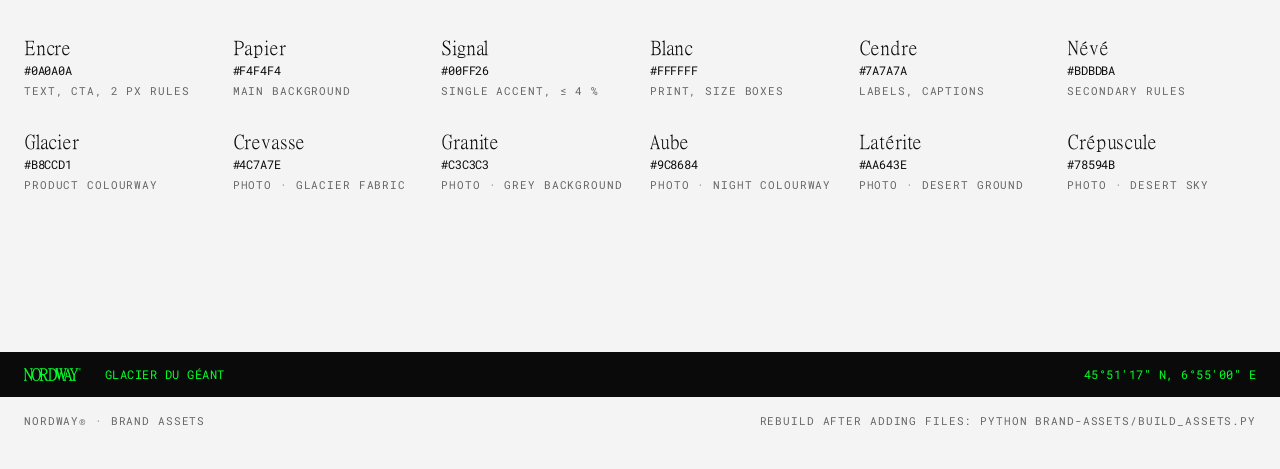
==== commit 5b121087: "Sélecteur Brand assets, cartes au format de l'image, mobile, Card ring en tête - Sélecteur commun (n" ====
--- a/brand-assets/index.html
+++ b/brand-assets/index.html
@@ -68,9 +68,10 @@
     transition: outline-color 0.12s;
   }
   .tile:hover .frame { outline: 2px solid var(--line); outline-offset: -2px; }
-  .tile img, .tile video { width: 100%; height: 100%; object-fit: cover; }
-  .tile.contain img { object-fit: contain; padding: 14%; }
-  .tile.contain .frame { background: var(--white); }
+  /* l'image entière, jamais recadrée : ce qui n'est pas en 4:5 garde du blanc autour */
+  .tile .frame { background: var(--white); }
+  .tile img, .tile video { width: 100%; height: 100%; object-fit: contain; }
+  .tile.contain img { padding: 14%; }
   /* repère de visée au survol : quatre coins Signal sur Encre */
   .tile .frame::after {
     content: "";
--- a/ui/site.css
+++ b/ui/site.css
@@ -61,15 +61,13 @@
   text-wrap: balance;
 }
 
-/* marques : le wordmark et le sceau, noirs sur transparent, colorés par masque */
-.mark {
-  display: block;
-  background: currentColor;
-  -webkit-mask: var(--src) center / contain no-repeat;
-  mask: var(--src) center / contain no-repeat;
-}
-.mark.word { --src: url("wordmark.png"); aspect-ratio: 1461 / 335; }
-.mark.seal { --src: url("sceau.png"); aspect-ratio: 491 / 518; }
+/* marques : le wordmark et le sceau, en images Encre, Papier ou Signal
+   (pas de masque CSS : il serait bloqué quand la page est ouverte en double-clic, file://) */
+.mark { display: block; background: url("wordmark-ink.png") center / contain no-repeat; }
+.mark.word { aspect-ratio: 1461 / 335; }
+.mark.seal { aspect-ratio: 491 / 518; background-image: url("sceau-ink.png"); }
+.mark.word.signal { background-image: url("wordmark-signal.png"); }
+.mark.word.paper { background-image: url("wordmark-paper.png"); }
 
 /* ── barre haute : retour / sceau / méta, filet 2 px dessous ── */
 .top {
@@ -117,7 +115,7 @@
   letter-spacing: 0.04em;
   text-transform: uppercase;
 }
-.coord .word { height: 13px; width: auto; color: var(--signal); }
+.coord .word { height: 13px; width: 57px; background-image: url("wordmark-signal.png"); }
 .coord span:last-child { justify-self: end; font-variant-numeric: tabular-nums; }
 @media (max-width: 560px) { .coord { grid-template-columns: minmax(0, 1fr); gap: 6px; } .coord span:last-child { justify-self: start; } }
 
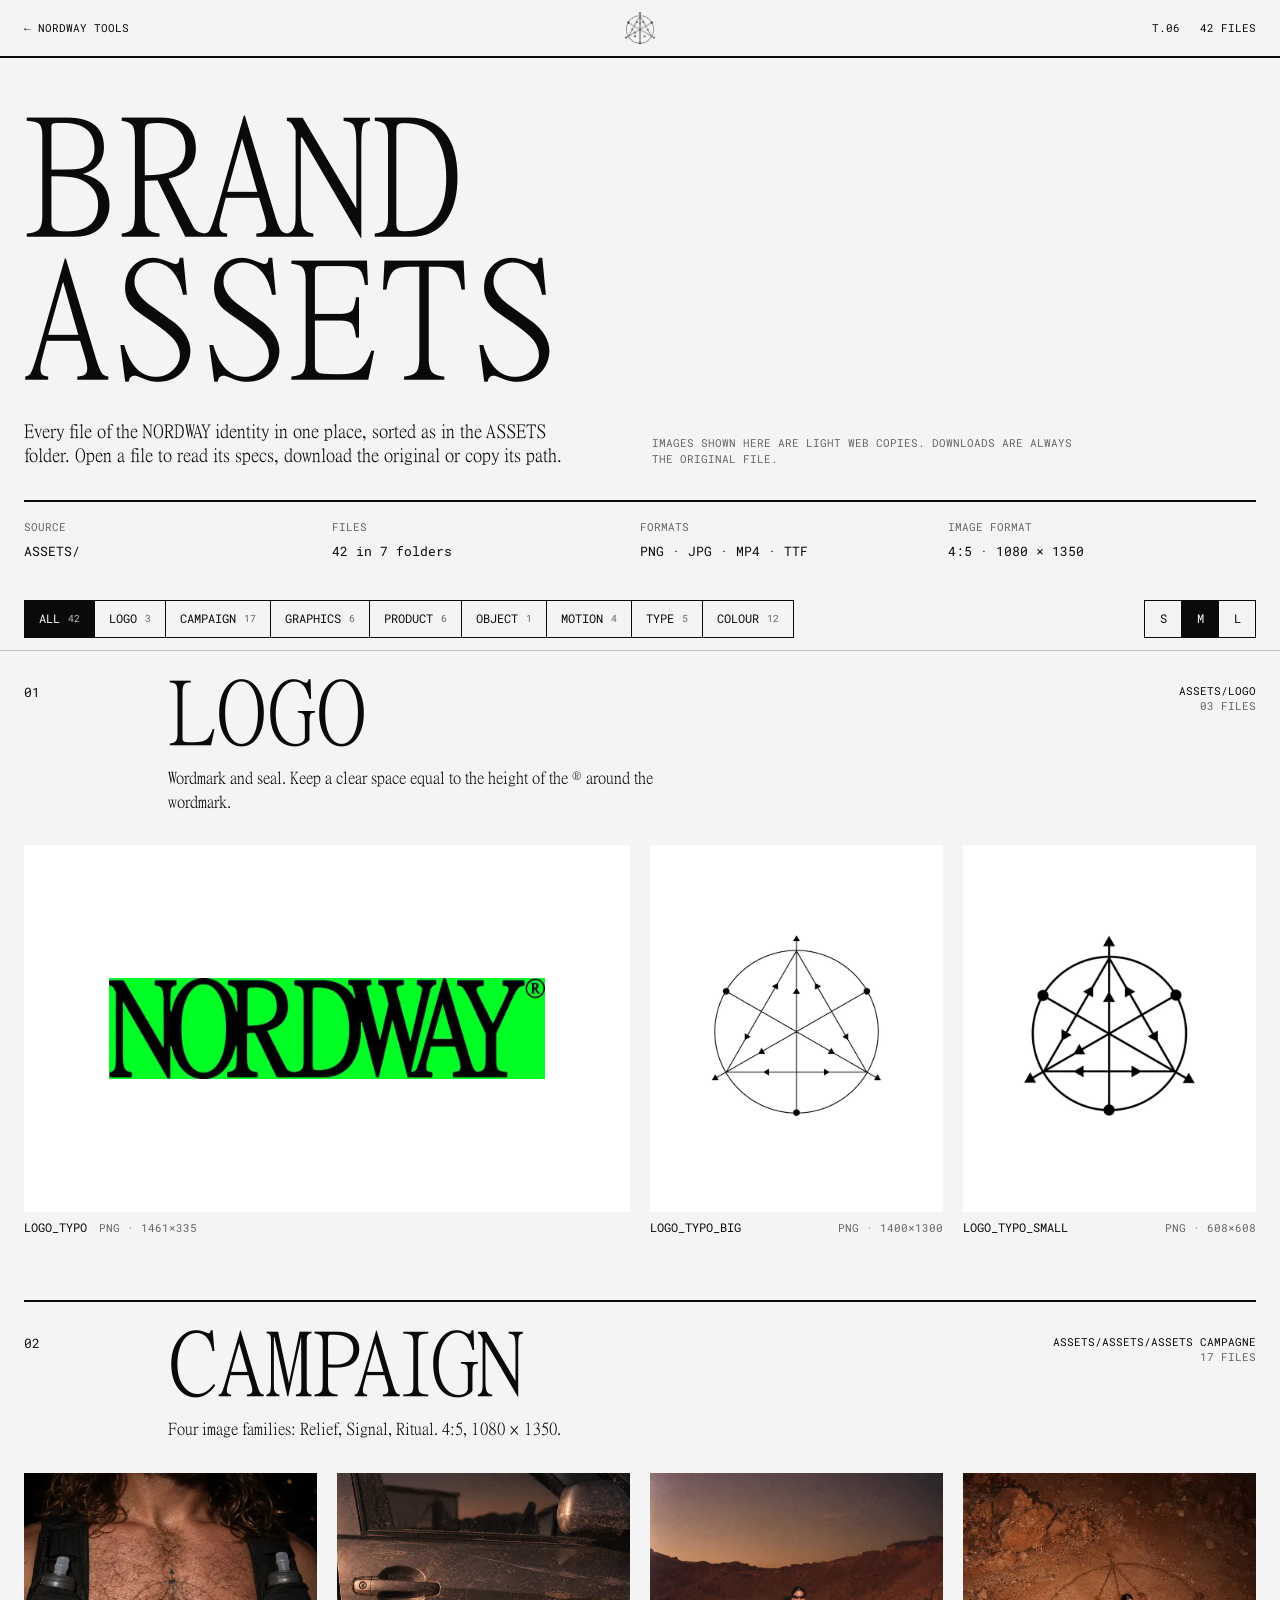
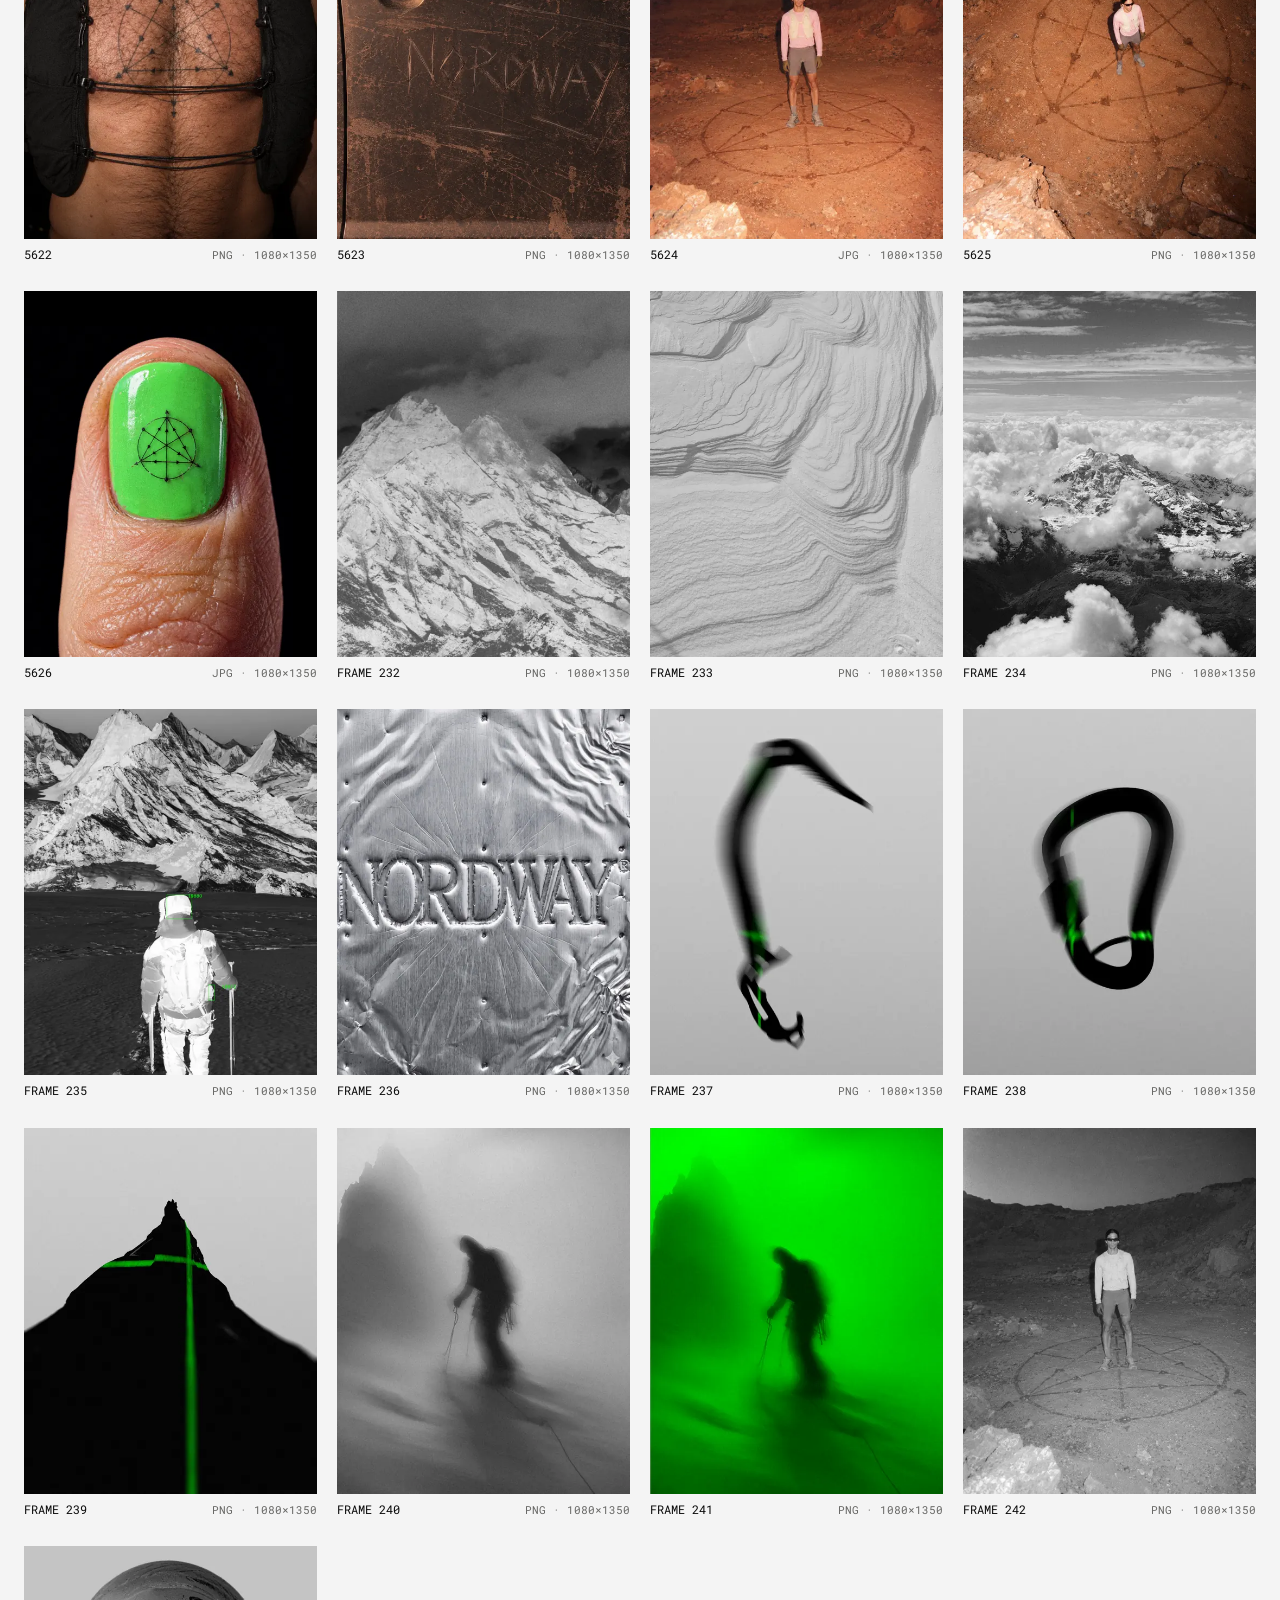
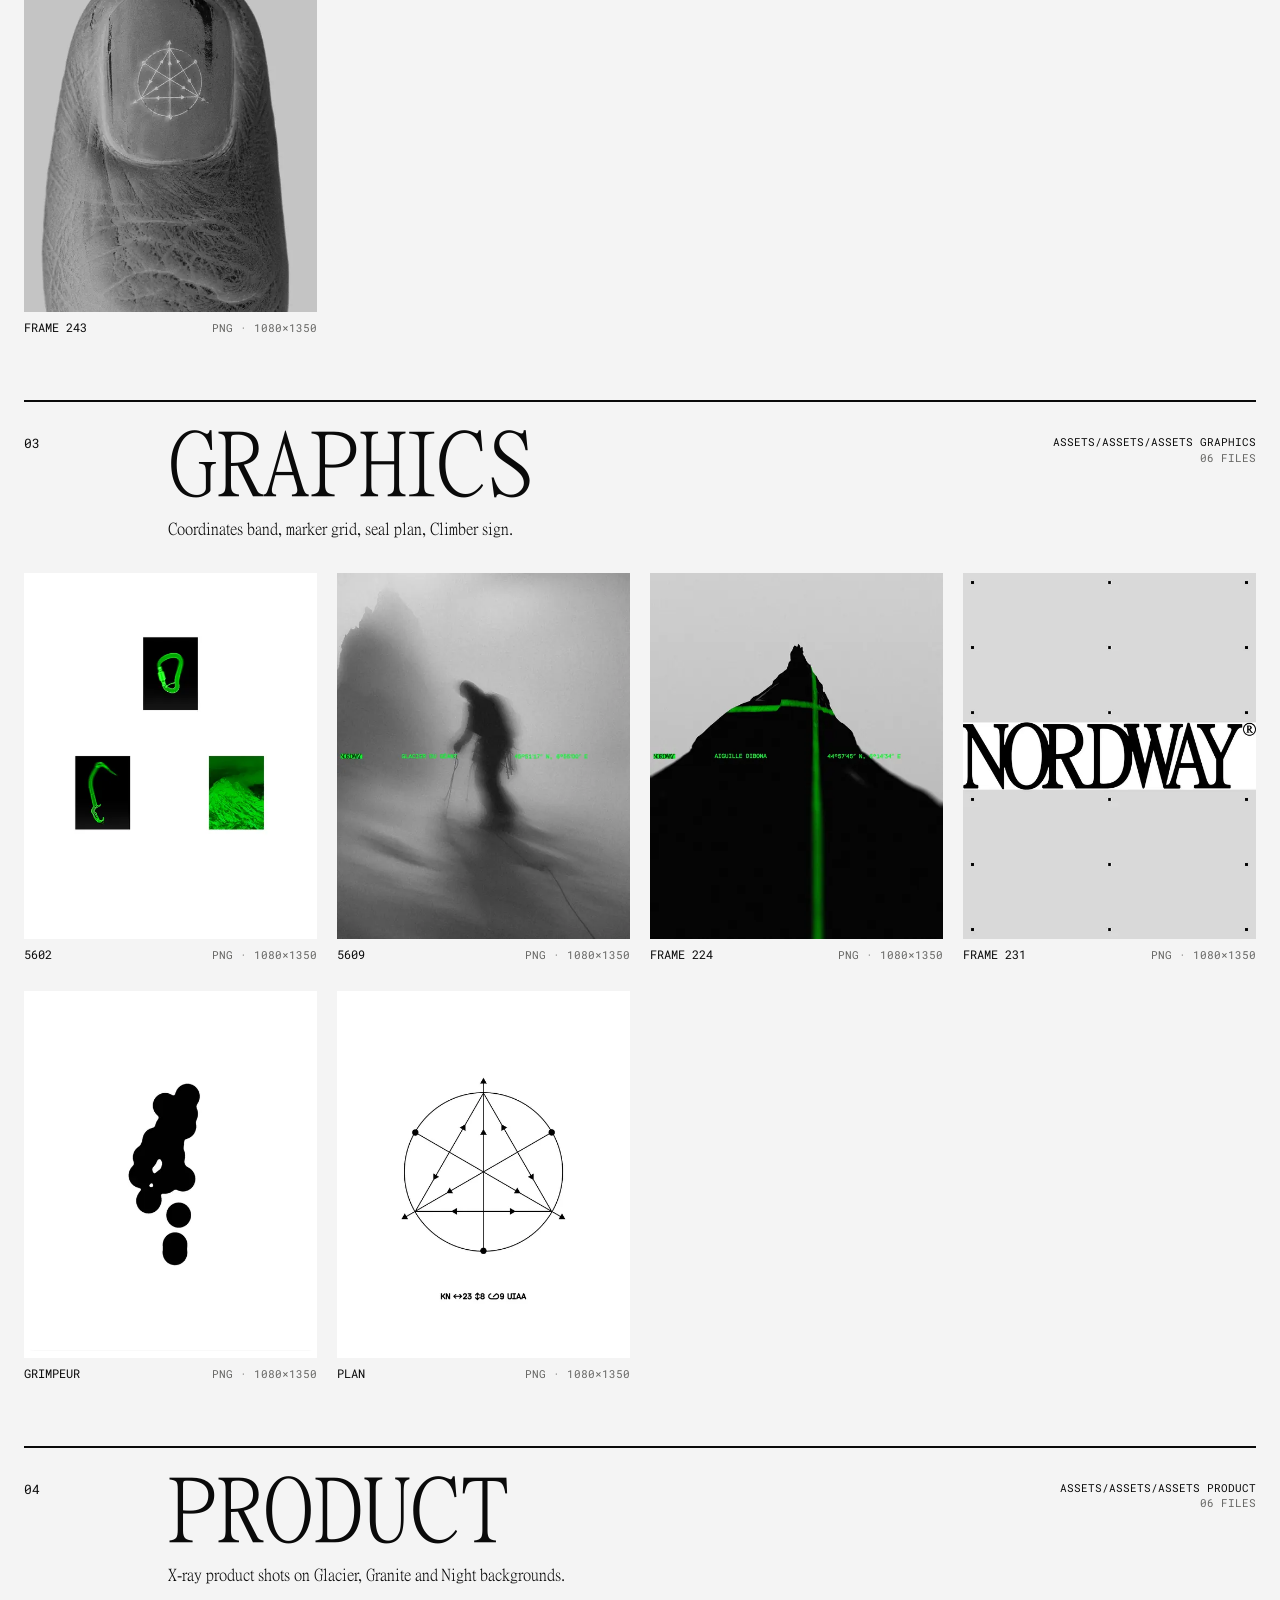
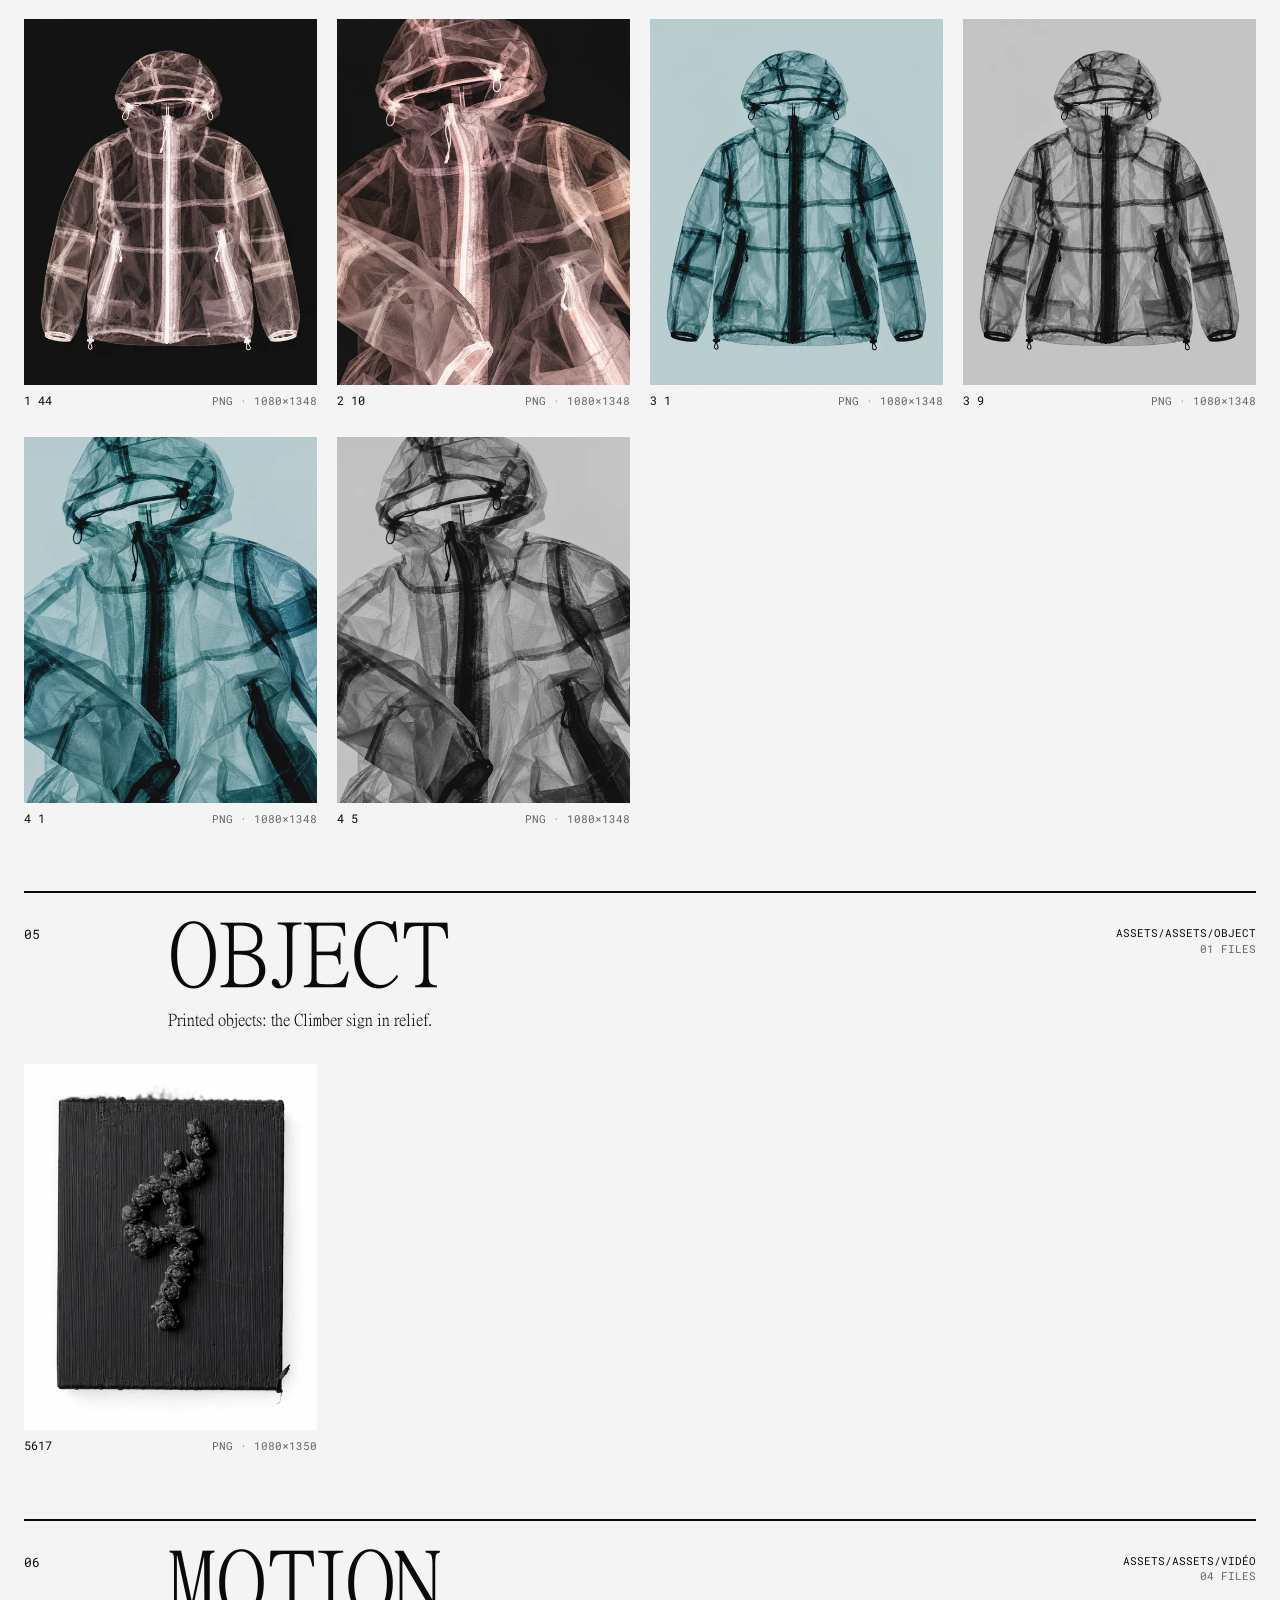
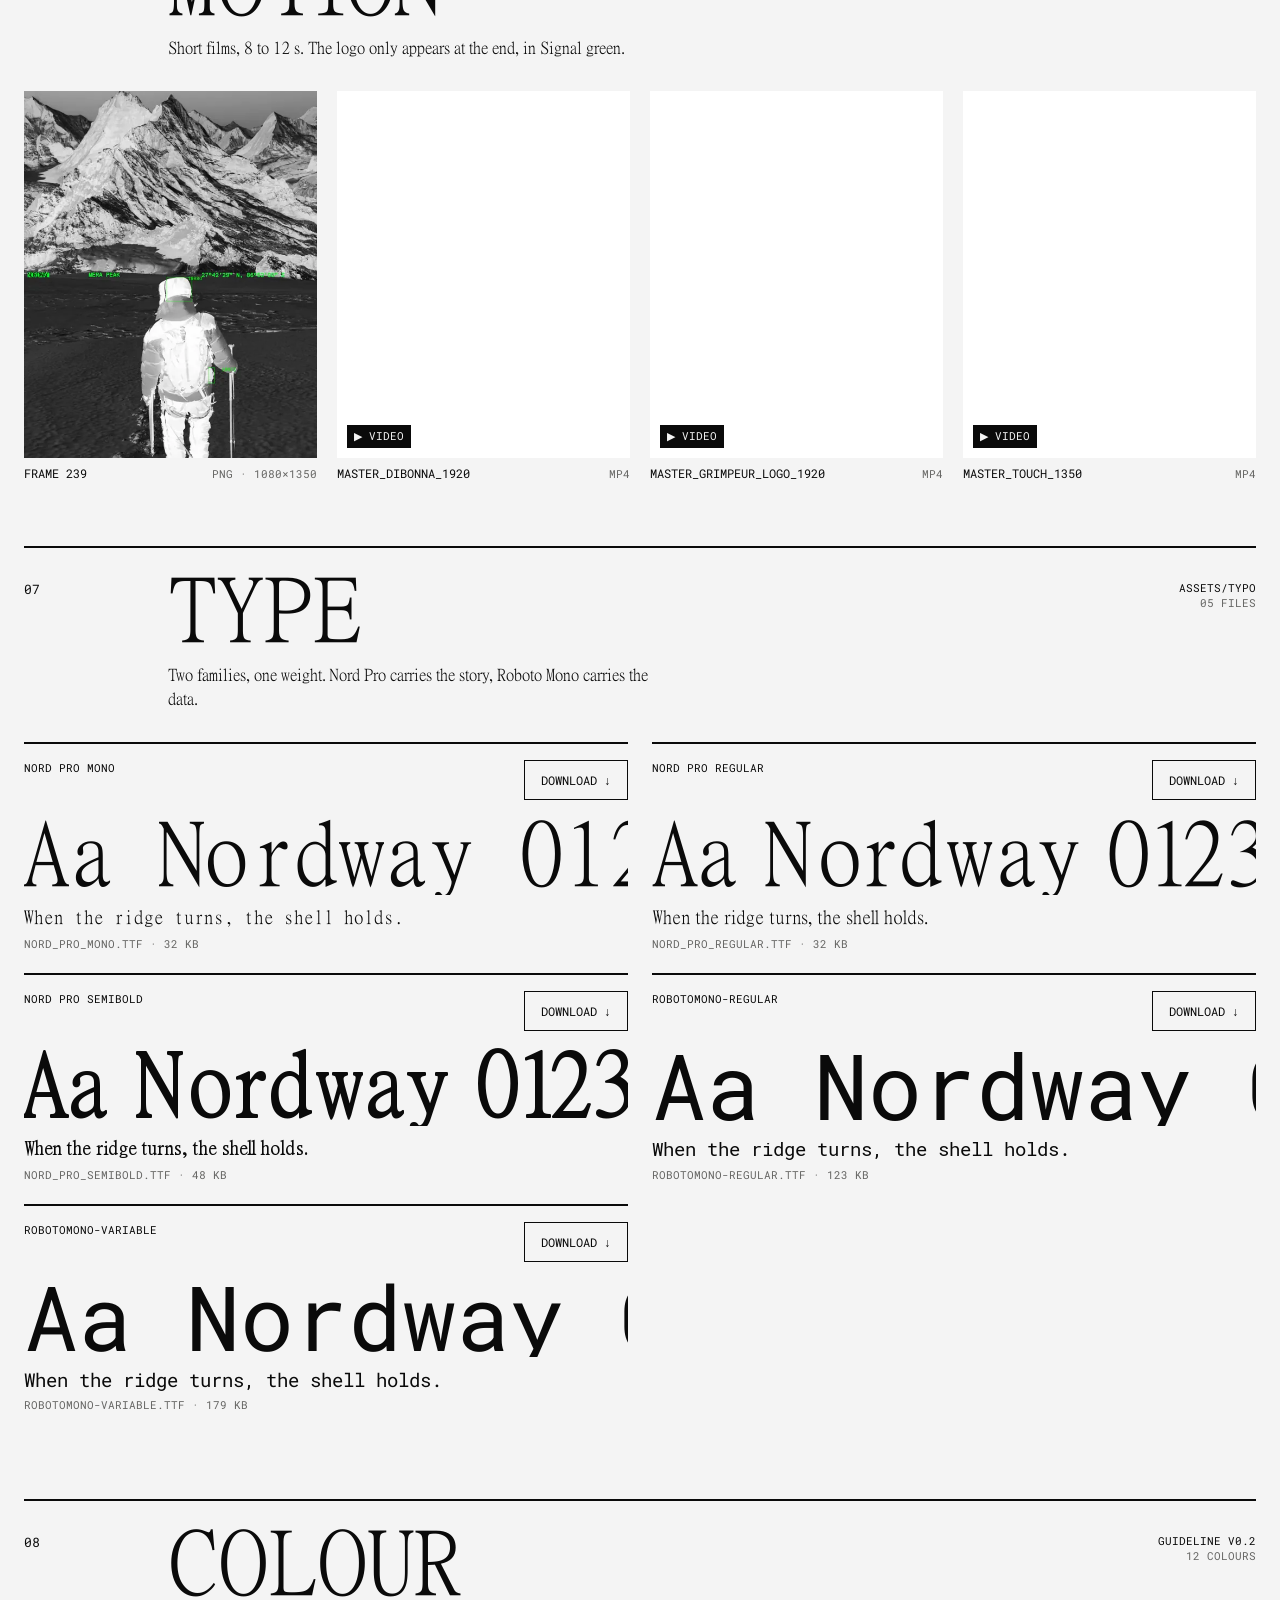
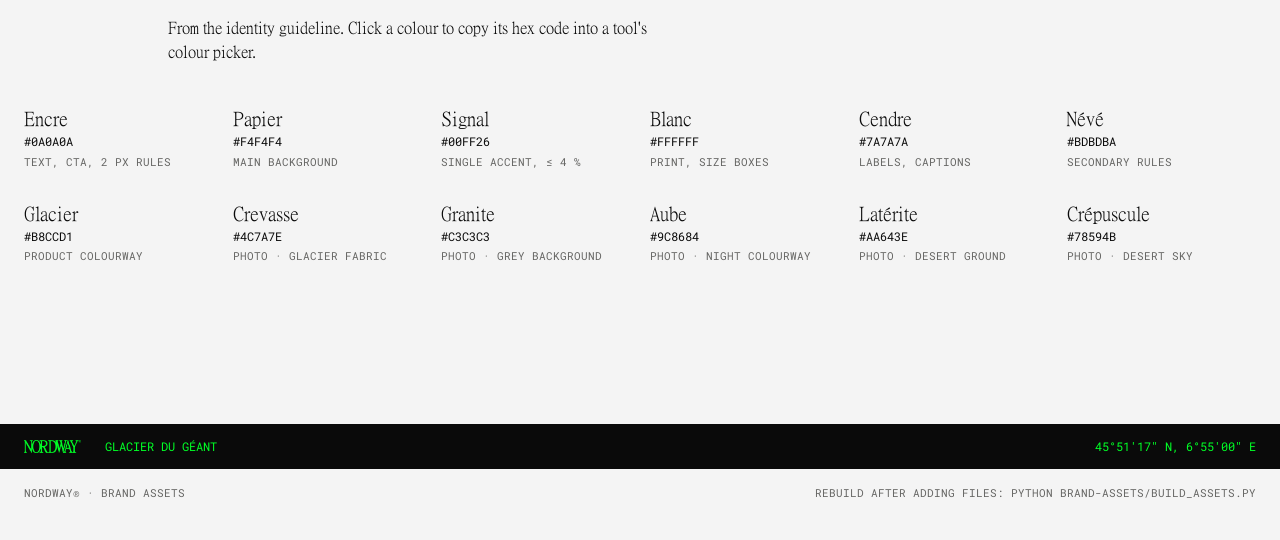
==== commit 3af2f176: "Typo Nord (Regular, SemiBold, Mono), approches resserrées, mises à jour des outils Co-Authored-By: C" ====
--- a/brand-assets/index.html
+++ b/brand-assets/index.html
@@ -95,13 +95,12 @@
     padding: 4px 7px;
     font-family: var(--mono);
     font-size: 10.5px;
-    letter-spacing: 0.08em;
     text-transform: uppercase;
     color: var(--paper);
     background: var(--ink);
   }
   .cap { display: flex; justify-content: space-between; gap: 12px; padding-top: 8px; }
-  .cap b { font-family: var(--mono); font-weight: 400; font-size: 11.5px; letter-spacing: 0.04em; text-transform: uppercase; overflow: hidden; text-overflow: ellipsis; white-space: nowrap; }
+  .cap b { font-family: var(--mono); font-weight: 400; font-size: 11.5px;text-transform: uppercase; overflow: hidden; text-overflow: ellipsis; white-space: nowrap; }
   .cap span { flex: none; }
 
   /* le wordmark tient toute une ligne */
@@ -122,7 +121,7 @@
     padding: 16px 0 22px;
     border-top: 2px solid var(--line);
   }
-  .font .aa { grid-column: 1 / -1; font-size: clamp(56px, 7vw, 104px); line-height: 0.9; letter-spacing: -0.03em; margin: 8px 0 6px; overflow: hidden; white-space: nowrap; text-overflow: clip; }
+  .font .aa { grid-column: 1 / -1; font-size: clamp(56px, 7vw, 104px); line-height: 0.9;margin: 8px 0 6px; overflow: hidden; white-space: nowrap; text-overflow: clip; }
   .font .line { grid-column: 1 / -1; font-size: 19px; line-height: 1.2; }
   .font .btn { align-self: start; }
 
@@ -162,7 +161,7 @@
   .sheet aside h2 { font-size: 56px; word-break: break-word; }
   .spec { margin: 0; border-top: 2px solid var(--line); }
   .spec > div { display: grid; grid-template-columns: 40% minmax(0, 1fr); padding: 9px 0; border-bottom: 1px solid var(--hair); font-family: var(--mono); font-size: 12.5px; }
-  .spec dt { font-size: 11px; letter-spacing: 0.08em; text-transform: uppercase; color: var(--mute); padding-top: 1px; }
+  .spec dt { font-size: 11px;text-transform: uppercase; color: var(--mute); padding-top: 1px; }
   .spec dd { margin: 0; min-width: 0; overflow-wrap: anywhere; }
   .sheet .actions { display: flex; flex-direction: column; gap: 8px; margin-top: auto; }
   .sheet .actions .row { display: flex; }
@@ -184,7 +183,6 @@
     padding: 10px 14px;
     font-family: var(--mono);
     font-size: 12px;
-    letter-spacing: 0.06em;
     text-transform: uppercase;
     color: var(--signal);
     background: var(--ink);
--- a/ui/site.css
+++ b/ui/site.css
@@ -3,7 +3,7 @@
    Même charte que nordway.css : la fiche technique de 1080 réduite à l'écran,
    colonne unique, marges 24 px, filets 2 px, aucun arrondi, le Signal seulement là où il signale.
    ═══════════════════════════════════════════════════════════════════ */
-@font-face { font-family: "Nord Pro"; src: url("../fonts/Nord_pro_regular.ttf") format("truetype"); font-display: swap; }
+@font-face { font-family: "Nord Regular"; src: url("../fonts/Nord_pro_regular.ttf") format("truetype"); font-display: swap; }
 @font-face { font-family: "Roboto Mono"; src: url("../fonts/RobotoMono-Variable.ttf") format("truetype"); font-weight: 100 700; font-display: swap; }
 
 :root {
@@ -16,7 +16,7 @@
   --panel: #e8e8e6;
   --white: #ffffff;
   --signal: #00ff26;
-  --display: "Nord Pro", "MingLiU Prop", "Courier New", serif;
+  --display: "Nord Regular", serif;
   --mono: "Roboto Mono", ui-monospace, "SF Mono", Menlo, monospace;
   --gutter: 24px;
   --top-h: 56px;
@@ -31,7 +31,6 @@
   font-family: var(--display);
   font-size: 17px;
   line-height: 1.4;
-  letter-spacing: -0.01em;
   -webkit-font-smoothing: antialiased;
 }
 img, video { display: block; max-width: 100%; }
@@ -48,14 +47,13 @@
 }
 
 /* utilitaires typo */
-.label { font-family: var(--mono); font-size: 11px; letter-spacing: 0.08em; text-transform: uppercase; color: var(--mute); }
+.label { font-family: var(--mono); font-size: 11px;text-transform: uppercase; color: var(--mute); }
 .label.ink { color: var(--ink); }
 .mono { font-family: var(--mono); font-variant-numeric: tabular-nums; }
 .xxl {
   margin: 0;
   font-family: var(--display);
   font-weight: 400;
-  letter-spacing: -0.04em;
   line-height: 0.86;
   text-transform: uppercase;
   text-wrap: balance;
@@ -98,7 +96,7 @@
   border-top: 2px solid var(--line);
 }
 .meta > div { padding: 12px 12px 0 0; min-width: 0; }
-.meta strong { display: block; margin-top: 4px; font-family: var(--mono); font-weight: 400; font-size: 13px; letter-spacing: 0.02em; }
+.meta strong { display: block; margin-top: 4px; font-family: var(--mono); font-weight: 400; font-size: 13px;}
 @media (max-width: 720px) { .meta { grid-template-columns: repeat(2, minmax(0, 1fr)); row-gap: 8px; } }
 
 /* bandeau coordonnées : micro-logo Signal · lieu · GPS, sur Encre (élément graphique de la charte) */
@@ -112,7 +110,6 @@
   color: var(--signal);
   font-family: var(--mono);
   font-size: 12px;
-  letter-spacing: 0.04em;
   text-transform: uppercase;
 }
 .coord .word { height: 13px; width: 57px; background-image: url("wordmark-signal.png"); }
@@ -129,7 +126,6 @@
   padding: 0 16px;
   font-family: var(--mono);
   font-size: 12px;
-  letter-spacing: 0.08em;
   text-transform: uppercase;
   text-decoration: none;
   color: var(--ink);
@@ -149,7 +145,6 @@
   padding: 0 20px;
   font-family: var(--mono);
   font-size: 13px;
-  letter-spacing: 0.1em;
   text-transform: uppercase;
   text-decoration: none;
   color: var(--paper);
@@ -173,7 +168,6 @@
   padding: 0 14px;
   font-family: var(--mono);
   font-size: 11.5px;
-  letter-spacing: 0.08em;
   text-transform: uppercase;
   white-space: nowrap;
   align-items: center;
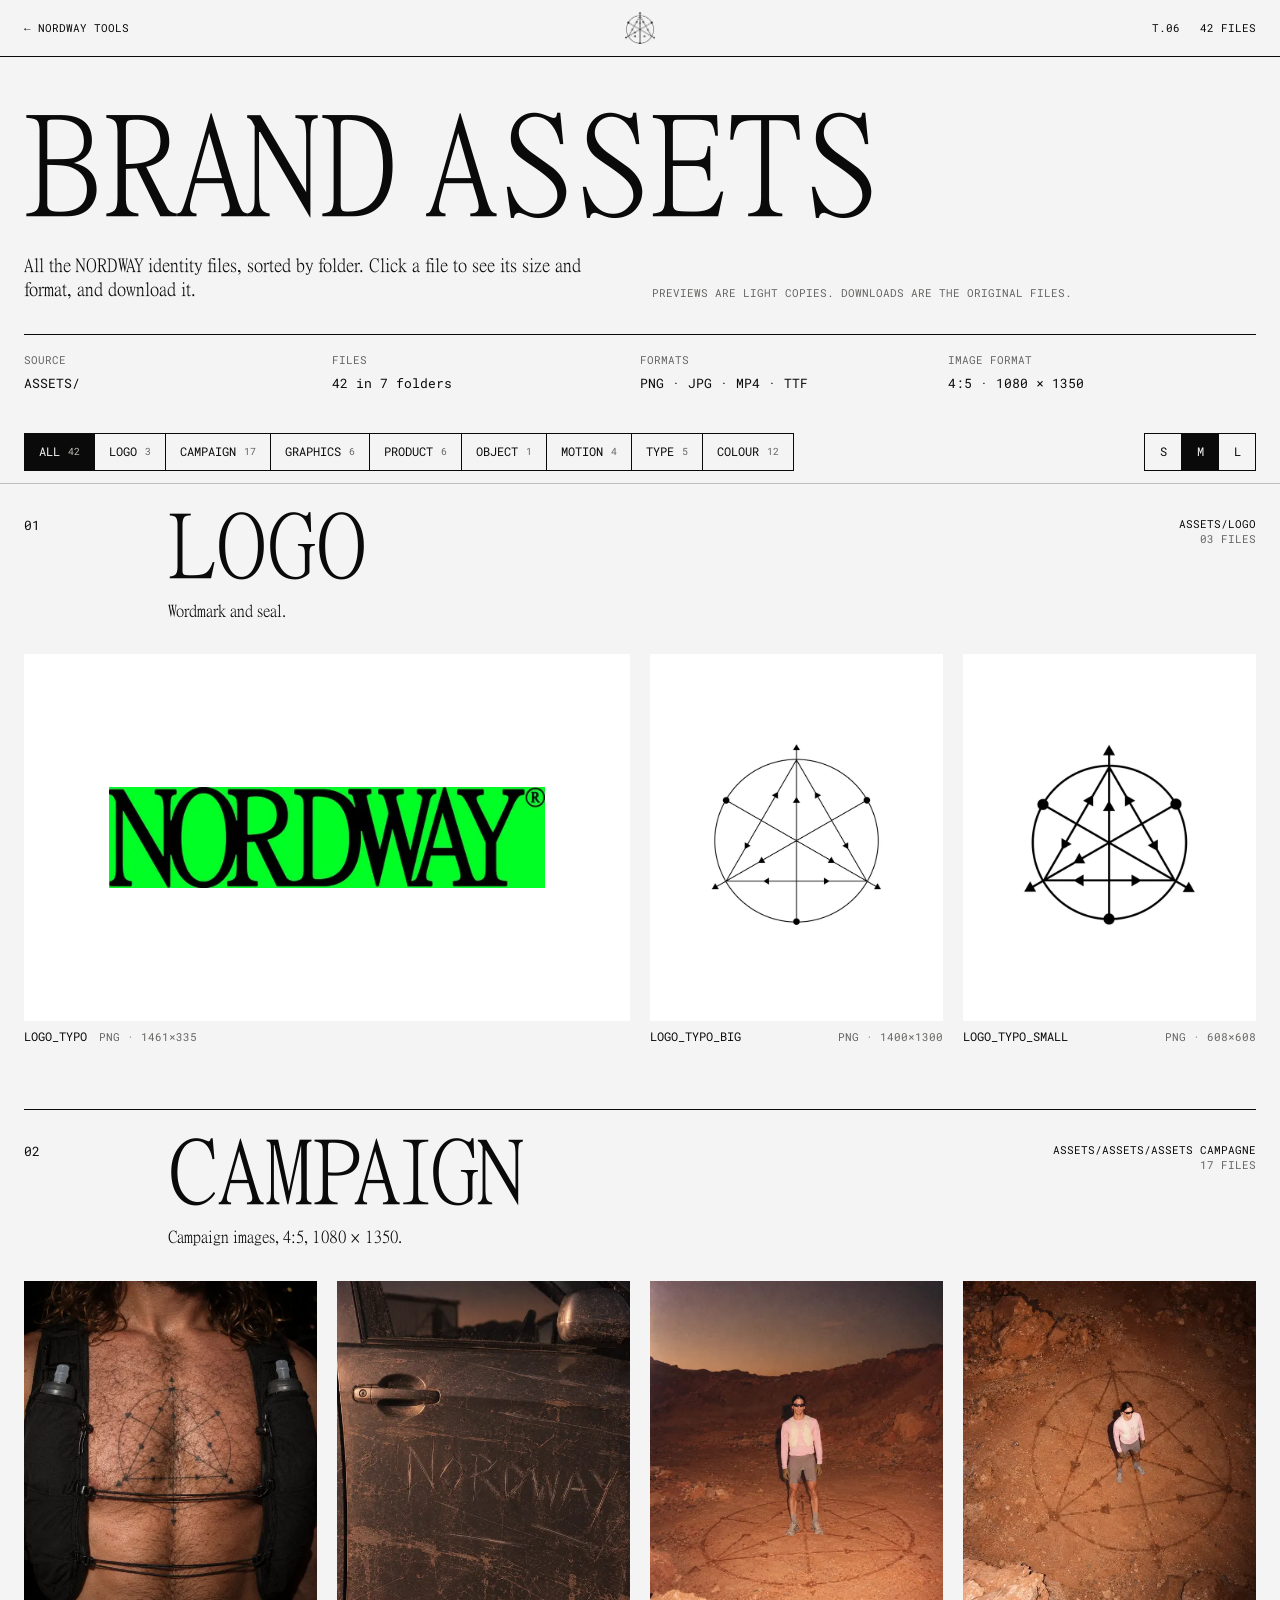
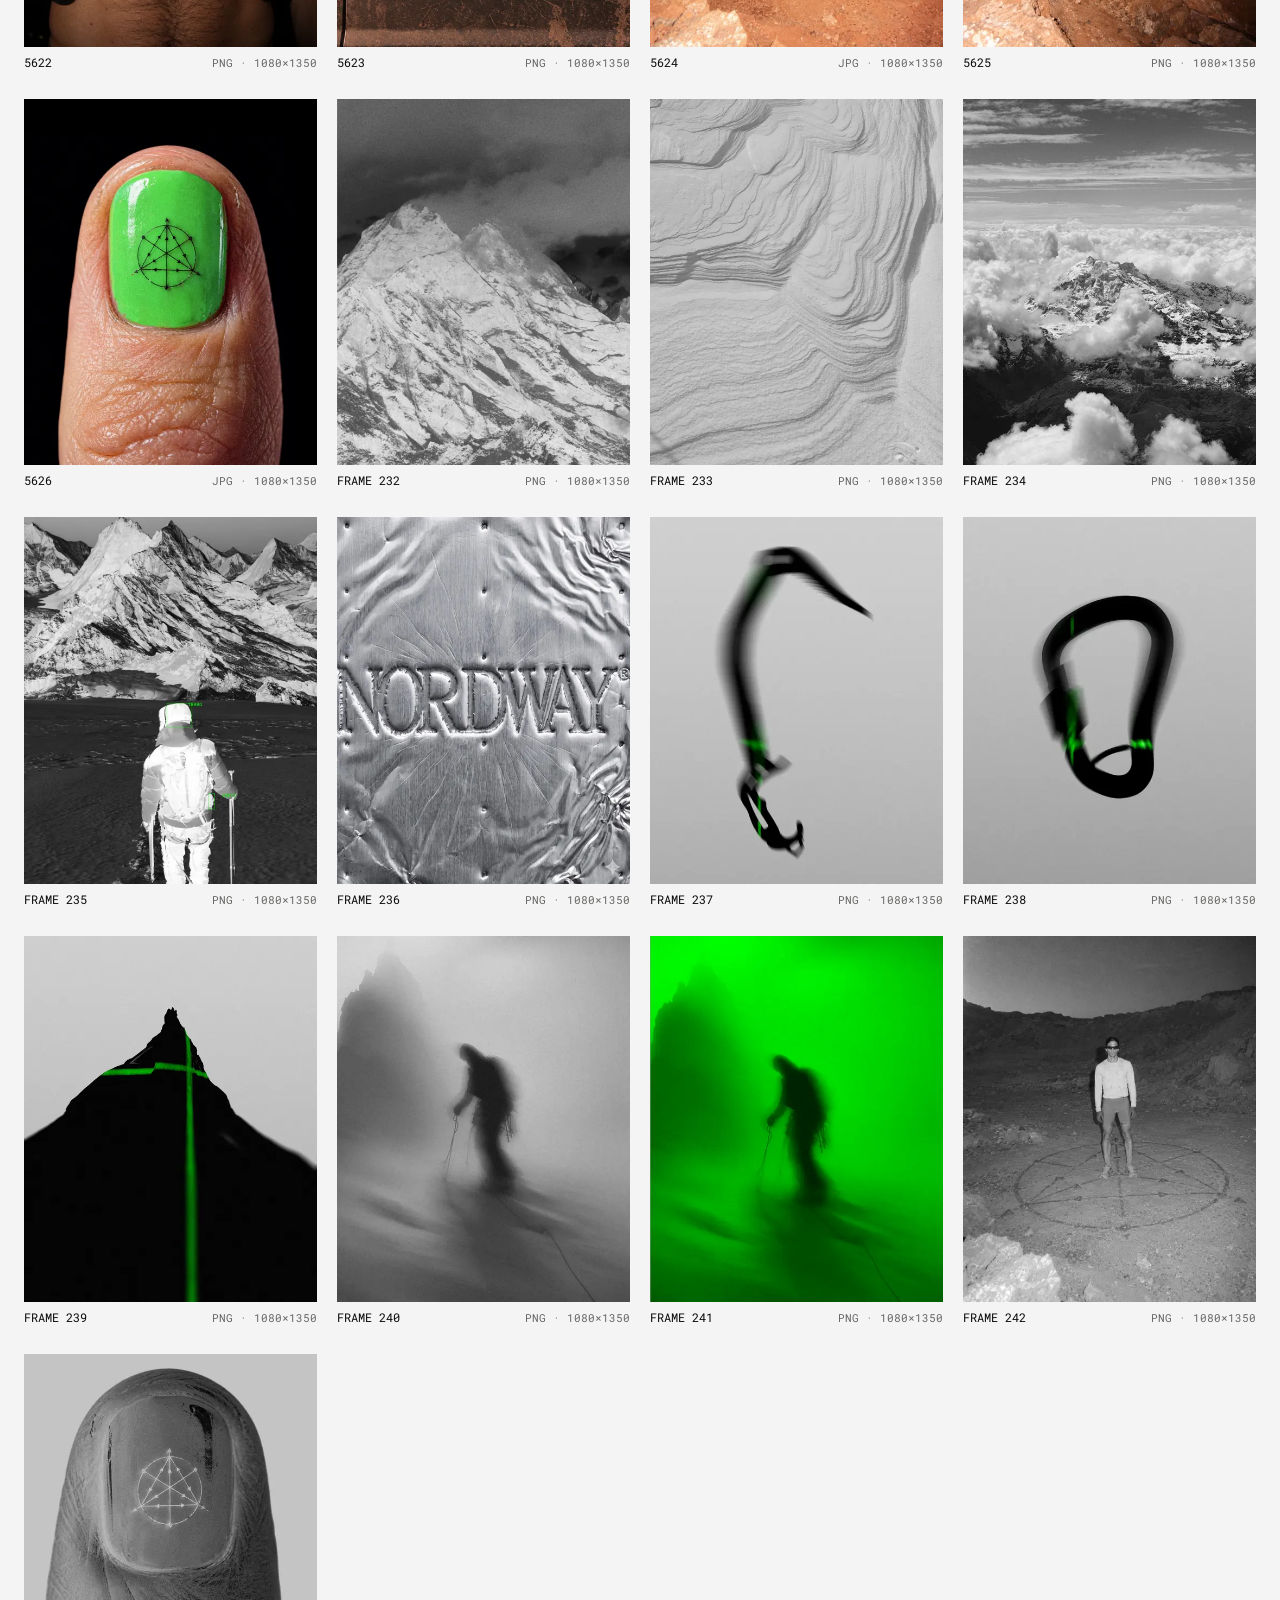
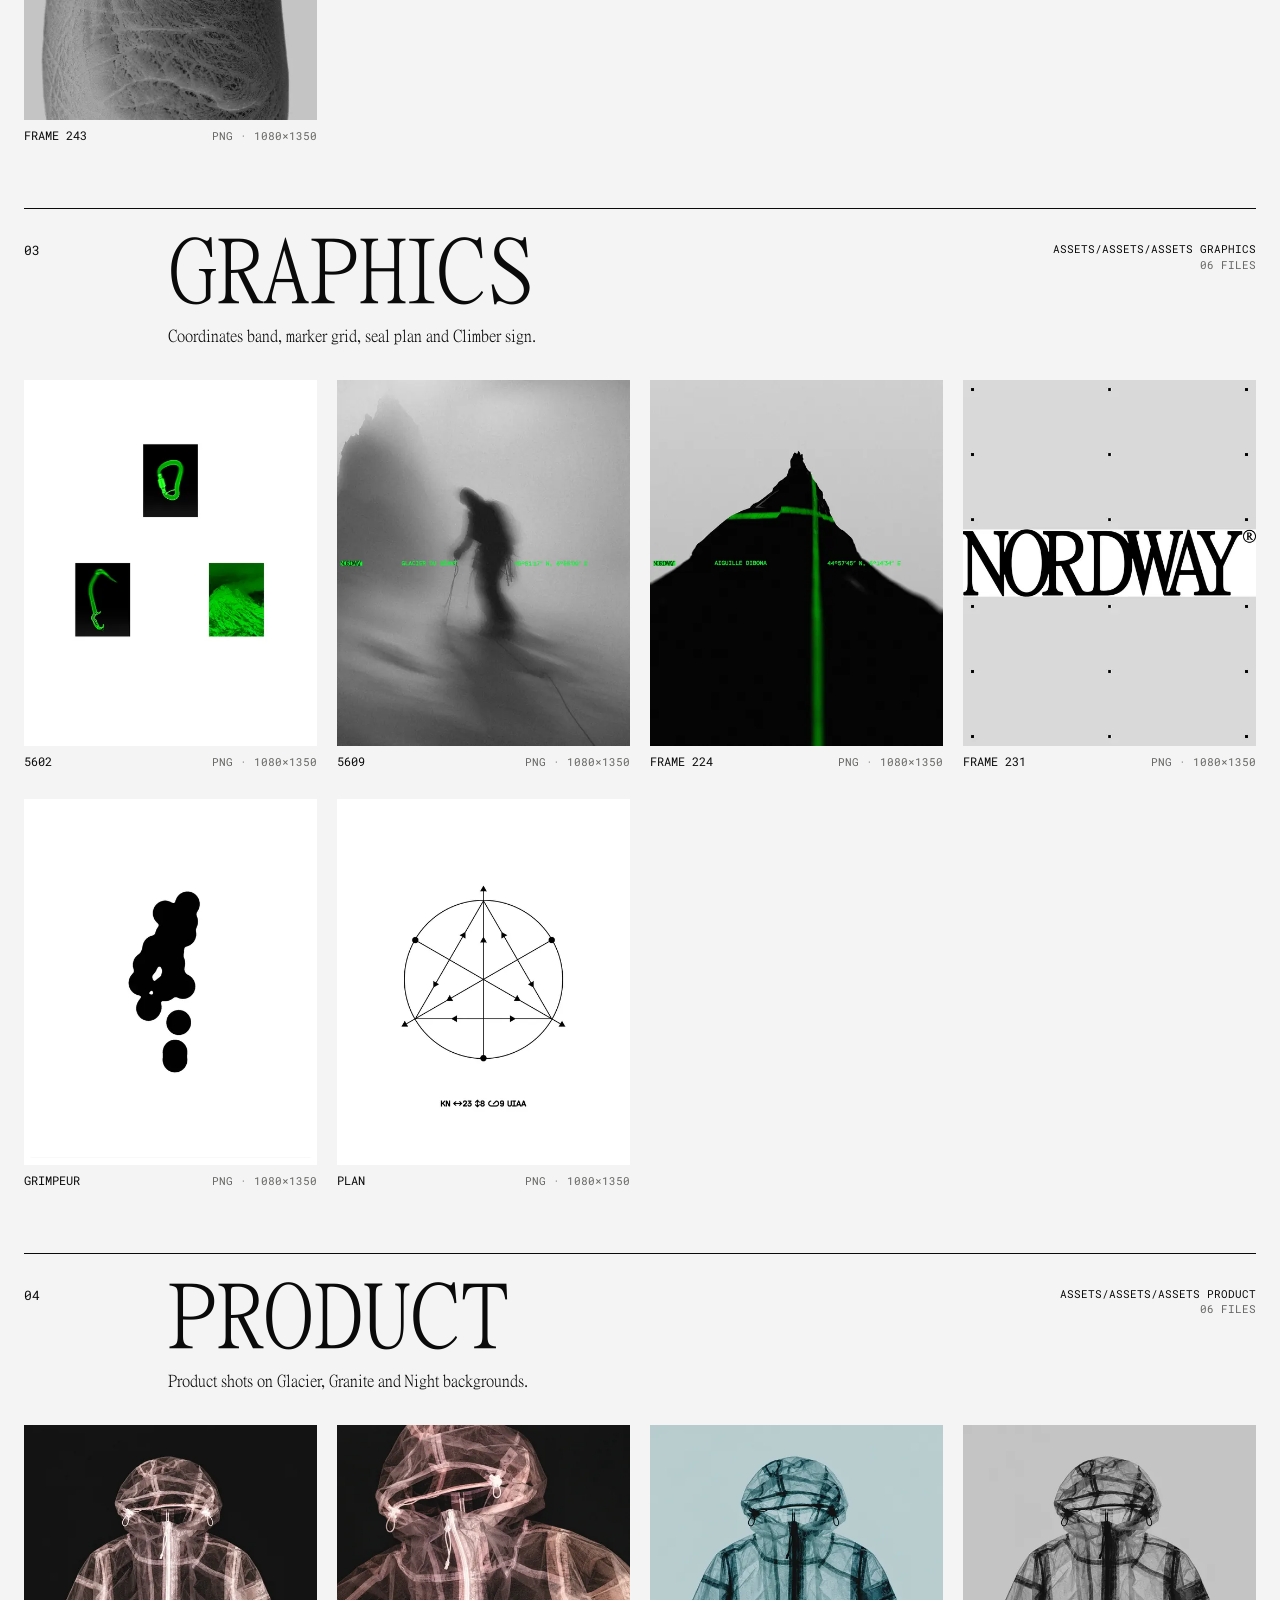
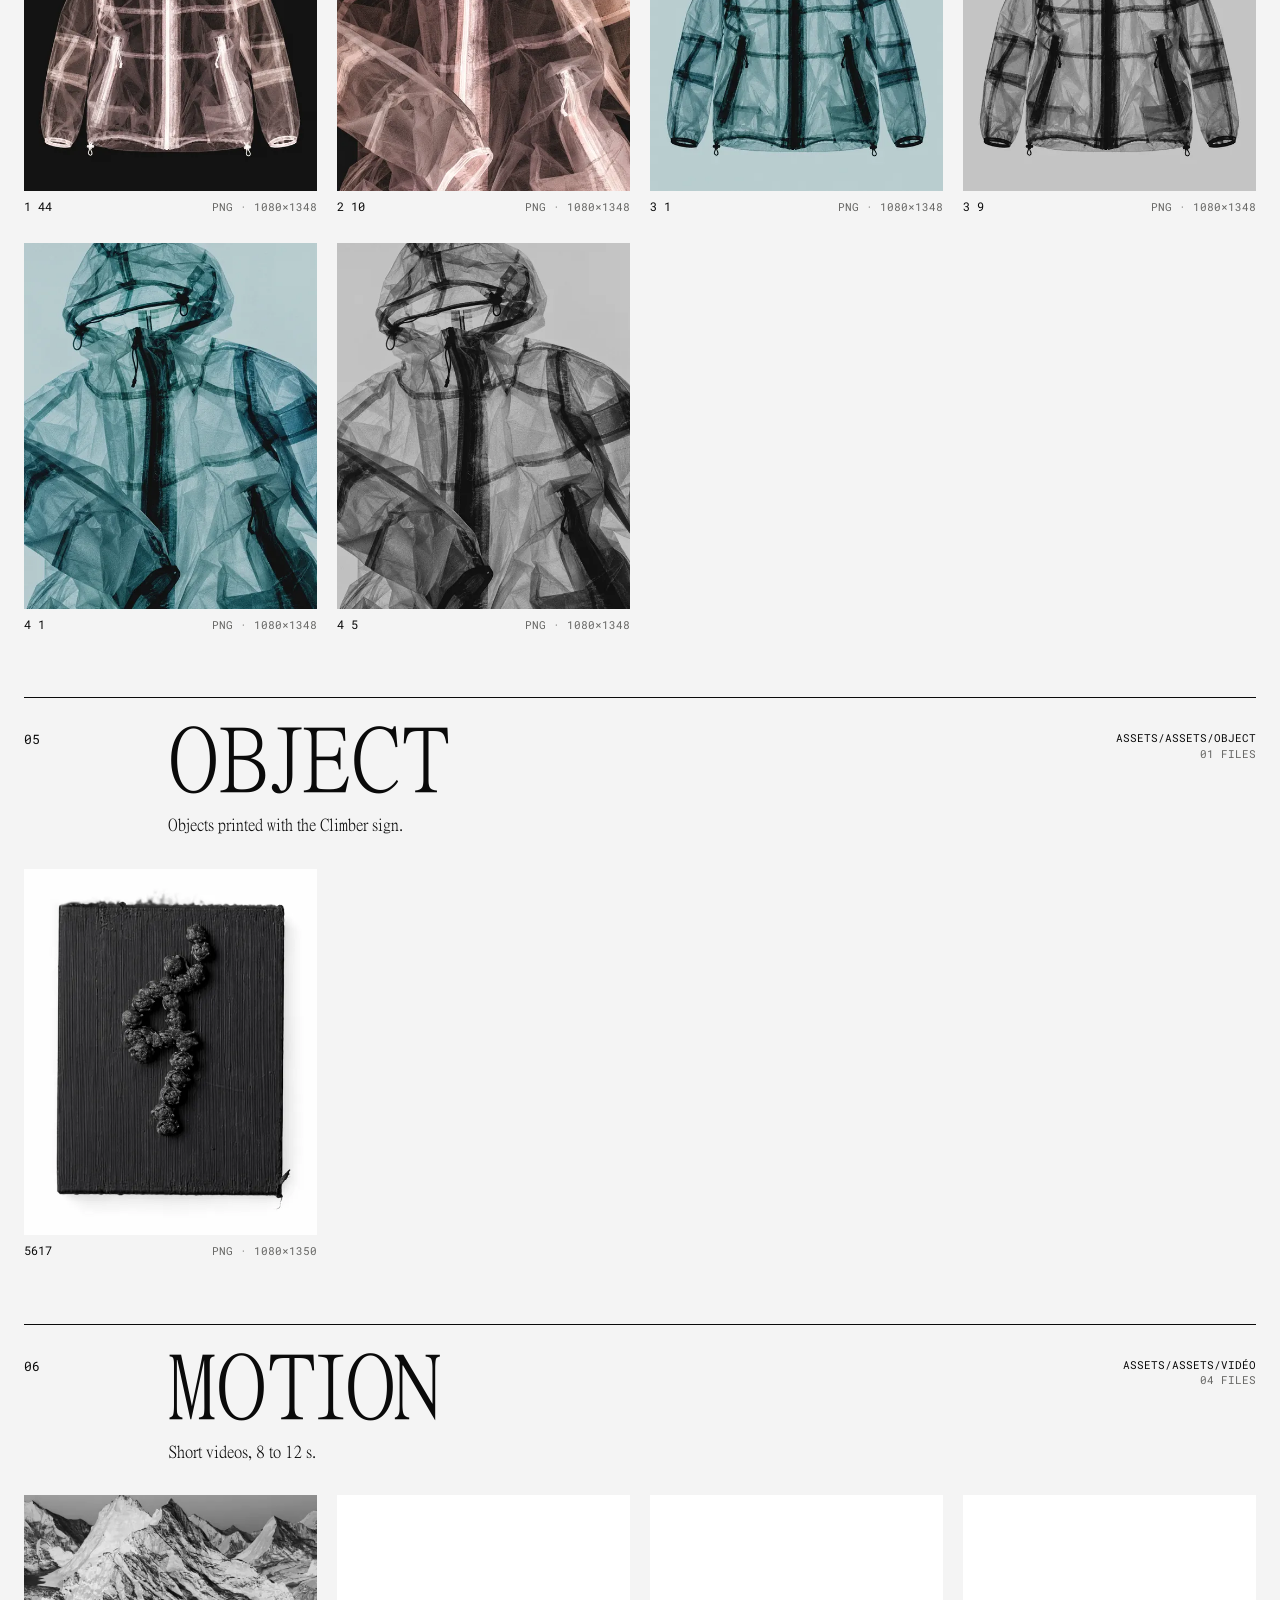
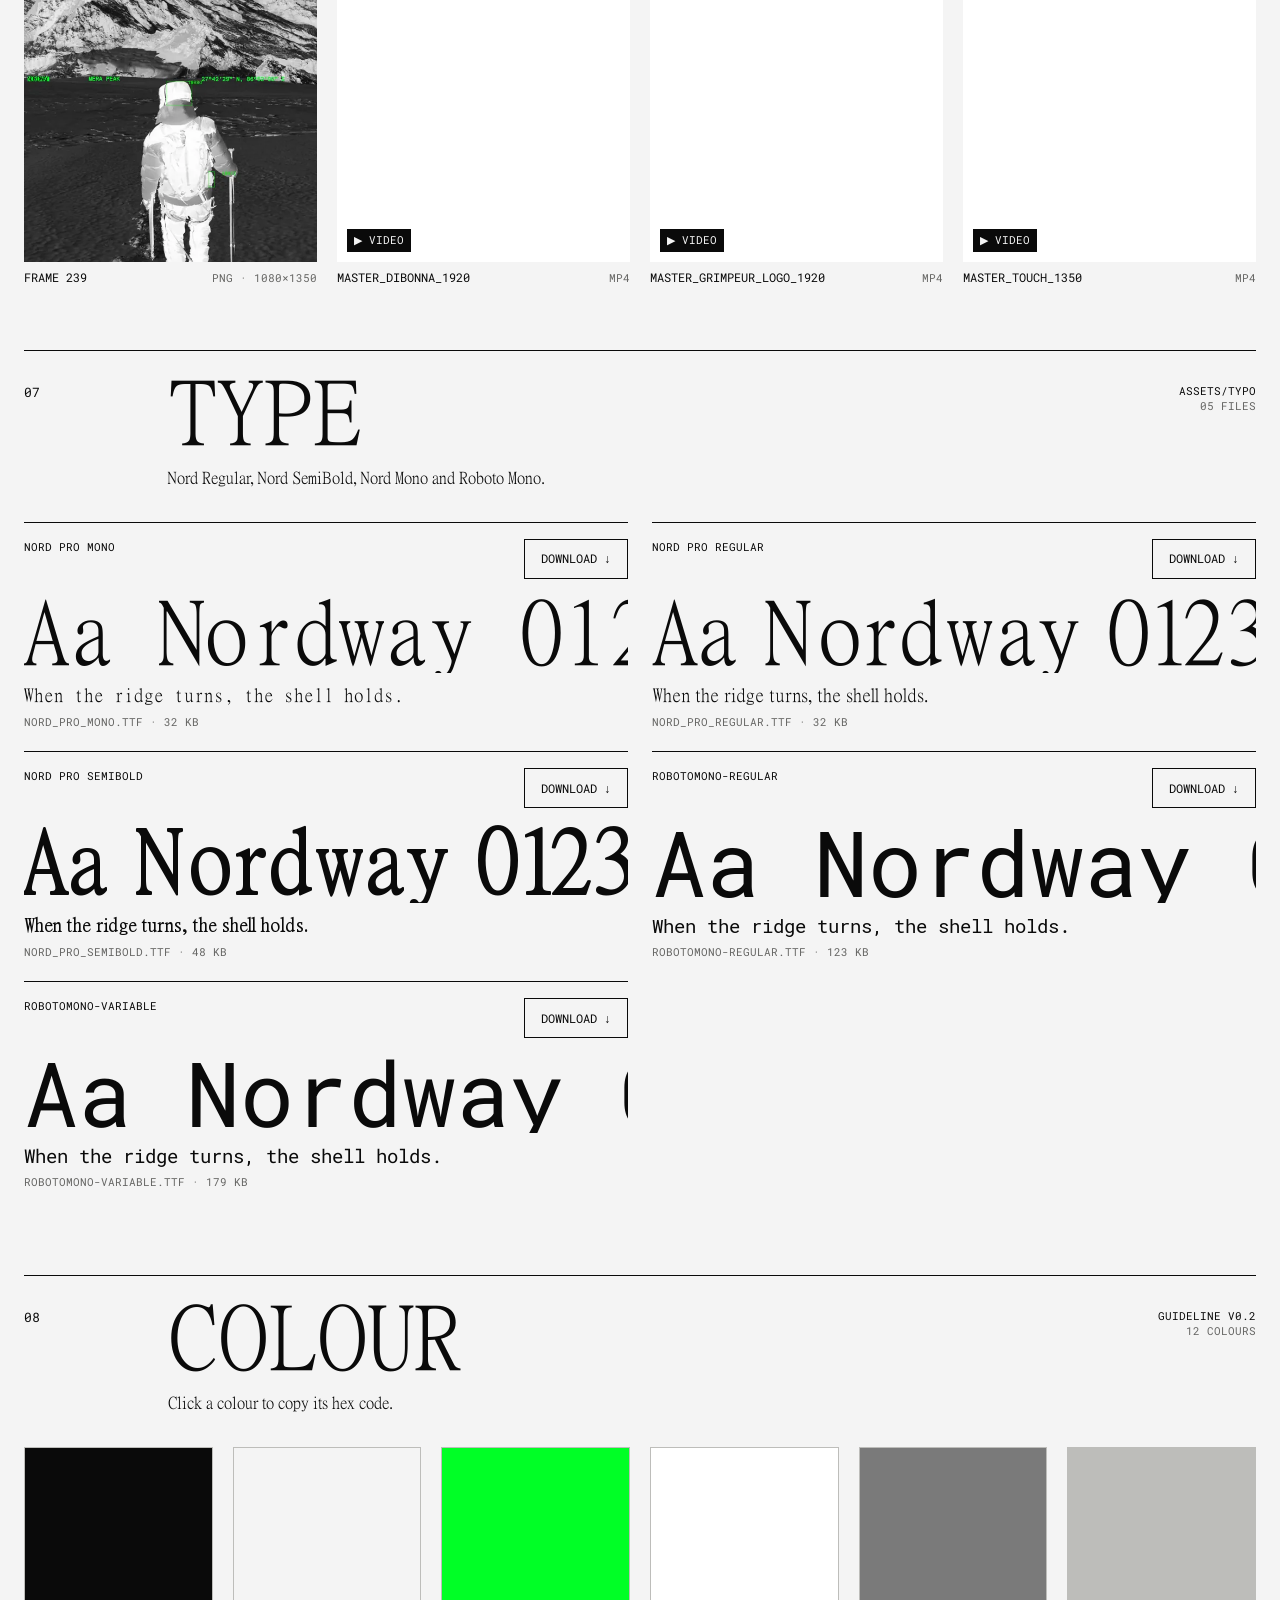
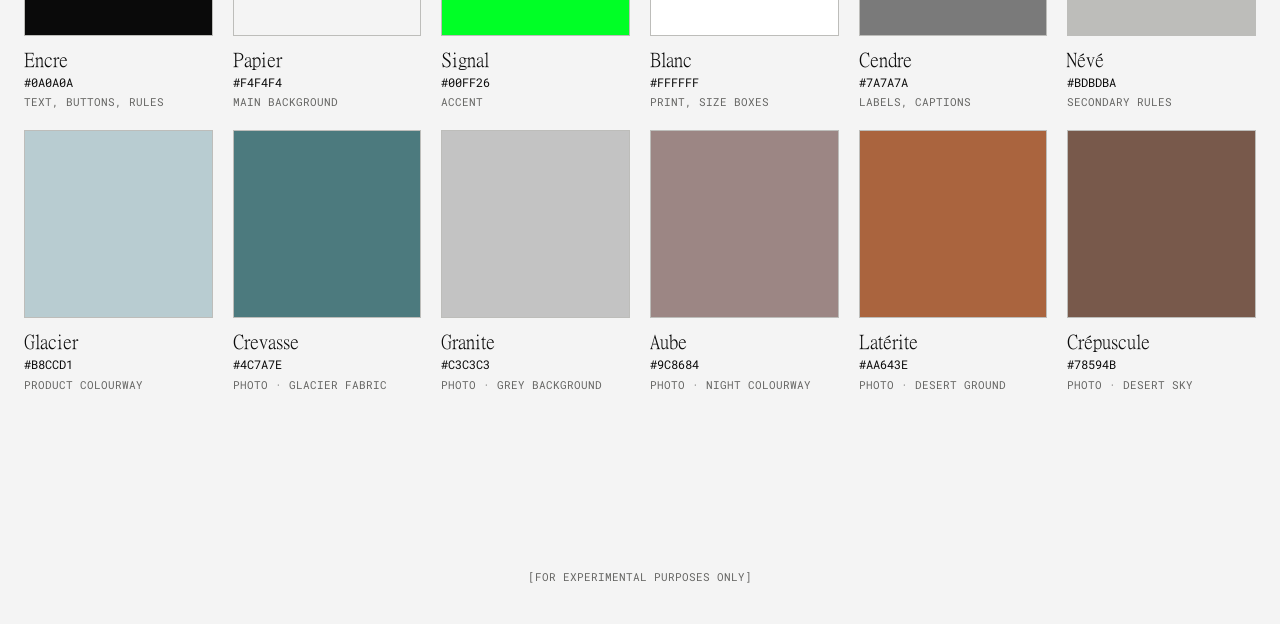
==== commit 8b99fcfd: "Simpler footer, 1px rules, wider page, brand-assets fixes (colours, hover, texts) Co-Authored-By: Cl" ====
--- a/brand-assets/index.html
+++ b/brand-assets/index.html
@@ -12,7 +12,7 @@
 <style>
   /* ── tête de page ── */
   .hero { padding-block: 48px 28px; }
-  .hero h1 { font-size: clamp(64px, 13vw, 184px); }
+  .hero h1 { font-size: clamp(40px, 11vw, 184px); white-space: nowrap; }   /* sur une seule ligne */
   .hero .intro { display: grid; grid-template-columns: minmax(0, 1fr) minmax(0, 1fr); gap: 24px; margin: 28px 0 32px; }
   .hero .intro p { font-size: 19px; line-height: 1.25; }
   @media (max-width: 720px) { .hero .intro { grid-template-columns: minmax(0, 1fr); } }
@@ -20,7 +20,7 @@
   /* ── barre de filtres, collée sous la barre haute ── */
   .filters {
     position: sticky;
-    top: calc(var(--top-h) + 2px);
+    top: calc(var(--top-h) + 1px);
     z-index: 20;
     background: var(--paper);
     border-bottom: 1px solid var(--hair);
@@ -32,7 +32,7 @@
   @media (max-width: 720px) { .filters .density { display: none; } }
 
   /* ── rubriques : numéro / titre XXL, comme les chapitres de la guideline ── */
-  section.group { border-top: 2px solid var(--line); padding-block: 24px 64px; }
+  section.group { border-top: 1px solid var(--line); padding-block: 24px 64px; }
   section.group:first-of-type { border-top: 0; }
   .g-head { display: grid; grid-template-columns: 120px minmax(0, 1fr) auto; gap: 24px; align-items: start; margin-bottom: 32px; }
   .g-head .num { font-family: var(--mono); font-size: 13px; padding-top: 8px; }
@@ -67,27 +67,12 @@
     outline-offset: -1px;
     transition: outline-color 0.12s;
   }
-  .tile:hover .frame { outline: 2px solid var(--line); outline-offset: -2px; }
+  .tile:hover .frame { outline: 1px solid var(--line); outline-offset: -1px; }
   /* l'image entière, jamais recadrée : ce qui n'est pas en 4:5 garde du blanc autour */
   .tile .frame { background: var(--white); }
   .tile img, .tile video { width: 100%; height: 100%; object-fit: contain; }
   .tile.contain img { padding: 14%; }
-  /* repère de visée au survol : quatre coins Signal sur Encre */
-  .tile .frame::after {
-    content: "";
-    position: absolute;
-    inset: 10px;
-    --c: linear-gradient(var(--signal), var(--signal));
-    background:
-      var(--c) left top / 12px 2px no-repeat, var(--c) left top / 2px 12px no-repeat,
-      var(--c) right top / 12px 2px no-repeat, var(--c) right top / 2px 12px no-repeat,
-      var(--c) left bottom / 12px 2px no-repeat, var(--c) left bottom / 2px 12px no-repeat,
-      var(--c) right bottom / 12px 2px no-repeat, var(--c) right bottom / 2px 12px no-repeat;
-    opacity: 0;
-    transition: opacity 0.12s;
-    pointer-events: none;
-  }
-  .tile:hover .frame::after, .tile:focus-visible .frame::after { opacity: 1; }
+  .tile:focus-visible .frame { outline: 1px solid var(--line); outline-offset: -1px; }
   .tile .badge {
     position: absolute;
     left: 10px;
@@ -119,7 +104,7 @@
     grid-template-columns: minmax(0, 1fr) auto;
     gap: 6px 16px;
     padding: 16px 0 22px;
-    border-top: 2px solid var(--line);
+    border-top: 1px solid var(--line);
   }
   .font .aa { grid-column: 1 / -1; font-size: clamp(56px, 7vw, 104px); line-height: 0.9;margin: 8px 0 6px; overflow: hidden; white-space: nowrap; text-overflow: clip; }
   .font .line { grid-column: 1 / -1; font-size: 19px; line-height: 1.2; }
@@ -129,7 +114,7 @@
   .swatches { display: grid; grid-template-columns: repeat(6, minmax(0, 1fr)); gap: 20px; }
   @media (max-width: 900px) { .swatches { grid-template-columns: repeat(3, minmax(0, 1fr)); } }
   .sw { display: block; width: 100%; padding: 0; border: 0; background: none; text-align: left; cursor: copy; }
-  .sw .chip { aspect-ratio: 1; outline: 1px solid var(--hair); outline-offset: -1px; }
+  .sw .chip { display: block; aspect-ratio: 1; outline: 1px solid var(--hair); outline-offset: -1px; }
   .sw .name { display: block; font-size: 20px; margin-top: 10px; }
   .sw .hex { display: block; font-family: var(--mono); font-size: 12px; }
   .sw .use { display: block; margin-top: 4px; }
@@ -151,15 +136,15 @@
   dialog.sheet[open] { display: grid; grid-template-columns: minmax(0, 1fr) 400px; grid-template-rows: var(--top-h) minmax(0, 1fr); animation: sheetIn 0.2s linear; }
   @keyframes sheetIn { from { opacity: 0; } }
   dialog.sheet::backdrop { background: var(--paper); }
-  .sheet .bar { grid-column: 1 / -1; display: grid; grid-template-columns: minmax(0, 1fr) auto minmax(0, 1fr); align-items: center; padding: 0 var(--gutter); border-bottom: 2px solid var(--line); }
+  .sheet .bar { grid-column: 1 / -1; display: grid; grid-template-columns: minmax(0, 1fr) auto minmax(0, 1fr); align-items: center; padding: 0 var(--gutter); border-bottom: 1px solid var(--line); }
   .sheet .bar .end { justify-self: end; display: flex; gap: 0; }
   .sheet .bar .end .btn + .btn { margin-left: -1px; }
   .sheet .view { position: relative; display: grid; place-items: center; min-height: 0; padding: 32px; background: var(--panel); }
   .sheet .view img, .sheet .view video { max-width: 100%; max-height: 100%; object-fit: contain; }
   .sheet .view.light { background: var(--white); }
-  .sheet aside { display: flex; flex-direction: column; gap: 20px; padding: 24px var(--gutter); border-left: 2px solid var(--line); overflow-y: auto; }
+  .sheet aside { display: flex; flex-direction: column; gap: 20px; padding: 24px var(--gutter); border-left: 1px solid var(--line); overflow-y: auto; }
   .sheet aside h2 { font-size: 56px; word-break: break-word; }
-  .spec { margin: 0; border-top: 2px solid var(--line); }
+  .spec { margin: 0; border-top: 1px solid var(--line); }
   .spec > div { display: grid; grid-template-columns: 40% minmax(0, 1fr); padding: 9px 0; border-bottom: 1px solid var(--hair); font-family: var(--mono); font-size: 12.5px; }
   .spec dt { font-size: 11px;text-transform: uppercase; color: var(--mute); padding-top: 1px; }
   .spec dd { margin: 0; min-width: 0; overflow-wrap: anywhere; }
@@ -170,7 +155,7 @@
   .sheet .count { font-variant-numeric: tabular-nums; }
   @media (max-width: 860px) {
     dialog.sheet[open] { grid-template-columns: minmax(0, 1fr); grid-template-rows: var(--top-h) 56svh auto; overflow-y: auto; }
-    .sheet aside { border-left: 0; border-top: 2px solid var(--line); }
+    .sheet aside { border-left: 0; border-top: 1px solid var(--line); }
     .sheet aside h2 { font-size: 44px; }
   }
 
@@ -205,10 +190,10 @@
 
 <main>
   <div class="wrap hero">
-    <h1 class="xxl">Brand<br>assets</h1>
+    <h1 class="xxl">Brand assets</h1>
     <div class="intro">
-      <p>Every file of the NORDWAY identity in one place, sorted as in the ASSETS folder. Open a file to read its specs, download the original or copy its path.</p>
-      <p class="label" style="align-self:end">Images shown here are light web copies. Downloads are always the original file.</p>
+      <p>All the NORDWAY identity files, sorted by folder. Click a file to see its size and format, and download it.</p>
+      <p class="label" style="align-self:end">Previews are light copies. Downloads are the original files.</p>
     </div>
     <div class="meta">
       <div><span class="label">Source</span><strong>ASSETS/</strong></div>
@@ -233,8 +218,7 @@
 </main>
 
 <footer class="site">
-  <div class="coord"><span class="mark word" aria-label="NORDWAY"></span><span>Glacier du Géant</span><span>45°51′17″ N, 6°55′00″ E</span></div>
-  <div class="wrap fine label"><span>NORDWAY® · Brand assets</span><span>Rebuild after adding files: python brand-assets/build_assets.py</span></div>
+  <div class="wrap fine label"><span>[For experimental purposes only]</span></div>
 </footer>
 
 <!-- Fiche d'un fichier -->
@@ -280,8 +264,8 @@
 
   // couleurs de la guideline (référence, pas un dossier d'ASSETS)
   const COLOURS = [
-    ["Encre", "#0A0A0A", "Text, CTA, 2 px rules"], ["Papier", "#F4F4F4", "Main background"],
-    ["Signal", "#00FF26", "Single accent, ≤ 4 %"], ["Blanc", "#FFFFFF", "Print, size boxes"],
+    ["Encre", "#0A0A0A", "Text, buttons, rules"], ["Papier", "#F4F4F4", "Main background"],
+    ["Signal", "#00FF26", "Accent"], ["Blanc", "#FFFFFF", "Print, size boxes"],
     ["Cendre", "#7A7A7A", "Labels, captions"], ["Névé", "#BDBDBA", "Secondary rules"],
     ["Glacier", "#B8CCD1", "Product colourway"], ["Crevasse", "#4C7A7E", "Photo · Glacier fabric"],
     ["Granite", "#C3C3C3", "Photo · grey background"], ["Aube", "#9C8684", "Photo · night colourway"],
@@ -350,7 +334,7 @@
     sec.innerHTML = `
       <div class="g-head">
         <span class="num">${pad2(GROUPS.length + 1)}</span>
-        <div><h2 class="xxl">Colour</h2><p>From the identity guideline. Click a colour to copy its hex code into a tool's colour picker.</p></div>
+        <div><h2 class="xxl">Colour</h2><p>Click a colour to copy its hex code.</p></div>
         <span class="path label"><b>Guideline v0.2</b><span>${COLOURS.length} colours</span></span>
       </div>
       <div class="swatches"></div>`;
--- a/ui/site.css
+++ b/ui/site.css
@@ -40,7 +40,7 @@
 p { margin: 0; max-width: 62ch; }
 
 .wrap {
-  max-width: 1440px;
+  max-width: 1680px;   /* un peu plus large qu'avant (1440 px) */
   margin: 0 auto;
   padding-left: max(var(--gutter), env(safe-area-inset-left, 0px));
   padding-right: max(var(--gutter), env(safe-area-inset-right, 0px));
@@ -67,13 +67,13 @@
 .mark.word.signal { background-image: url("wordmark-signal.png"); }
 .mark.word.paper { background-image: url("wordmark-paper.png"); }
 
-/* ── barre haute : retour / sceau / méta, filet 2 px dessous ── */
+/* ── barre haute : retour / sceau / méta, filet 1 px dessous ── */
 .top {
   position: sticky;
   top: 0;
   z-index: 30;
   background: var(--paper);
-  border-bottom: 2px solid var(--line);
+  border-bottom: 1px solid var(--line);
 }
 .top .wrap {
   display: grid;
@@ -89,11 +89,11 @@
 /* téléphone : la navigation de section disparaît (la page se lit en défilant), le sceau reste au centre */
 @media (max-width: 760px) { .top nav.end { display: none; } .top .wrap { grid-template-columns: minmax(0, 1fr) auto minmax(0, 1fr); } }
 
-/* méta sous un titre : 4 colonnes, filet 2 px dessus */
+/* méta sous un titre : 4 colonnes, filet 1 px dessus */
 .meta {
   display: grid;
   grid-template-columns: repeat(4, minmax(0, 1fr));
-  border-top: 2px solid var(--line);
+  border-top: 1px solid var(--line);
 }
 .meta > div { padding: 12px 12px 0 0; min-width: 0; }
 .meta strong { display: block; margin-top: 4px; font-family: var(--mono); font-weight: 400; font-size: 13px;}
@@ -183,7 +183,7 @@
 footer.site { margin-top: 96px; }
 footer.site .fine {
   display: flex;
-  justify-content: space-between;
+  justify-content: center;
   gap: 16px;
   flex-wrap: wrap;
   padding-block: 16px 40px;
